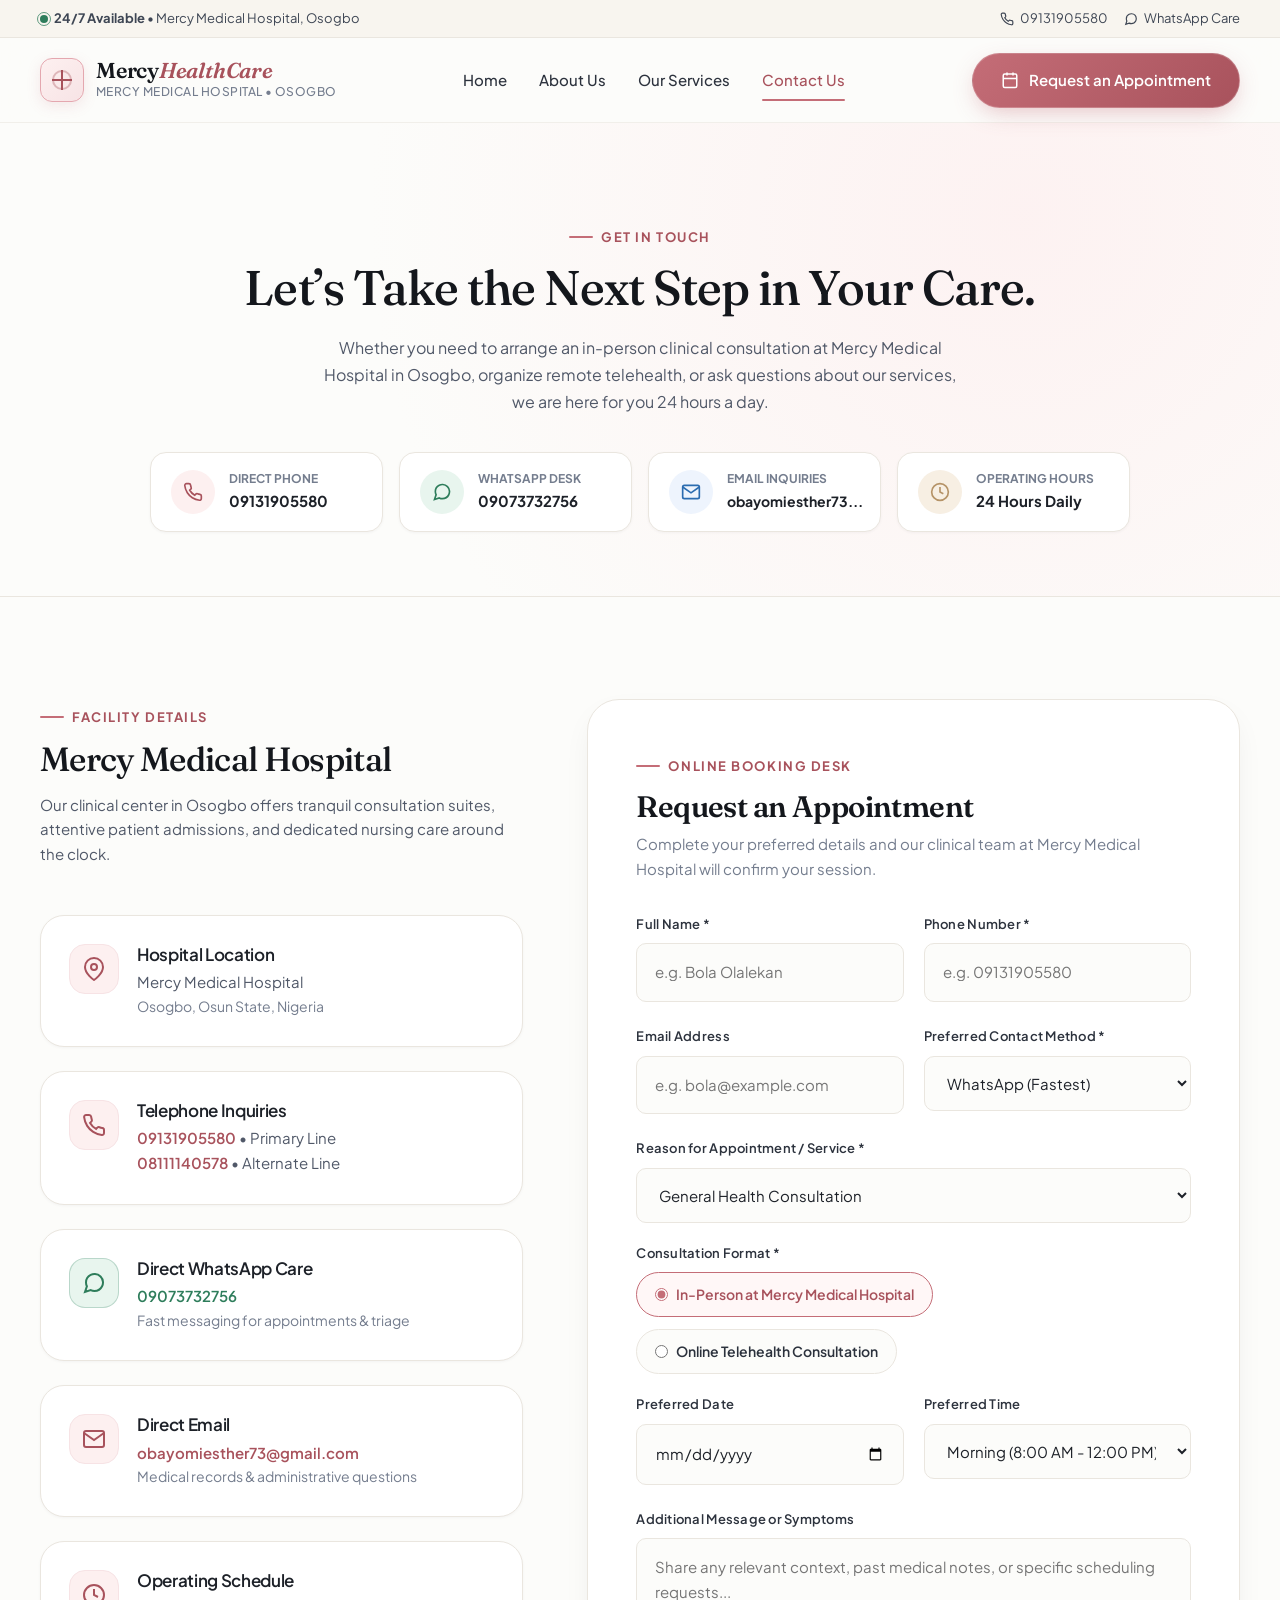
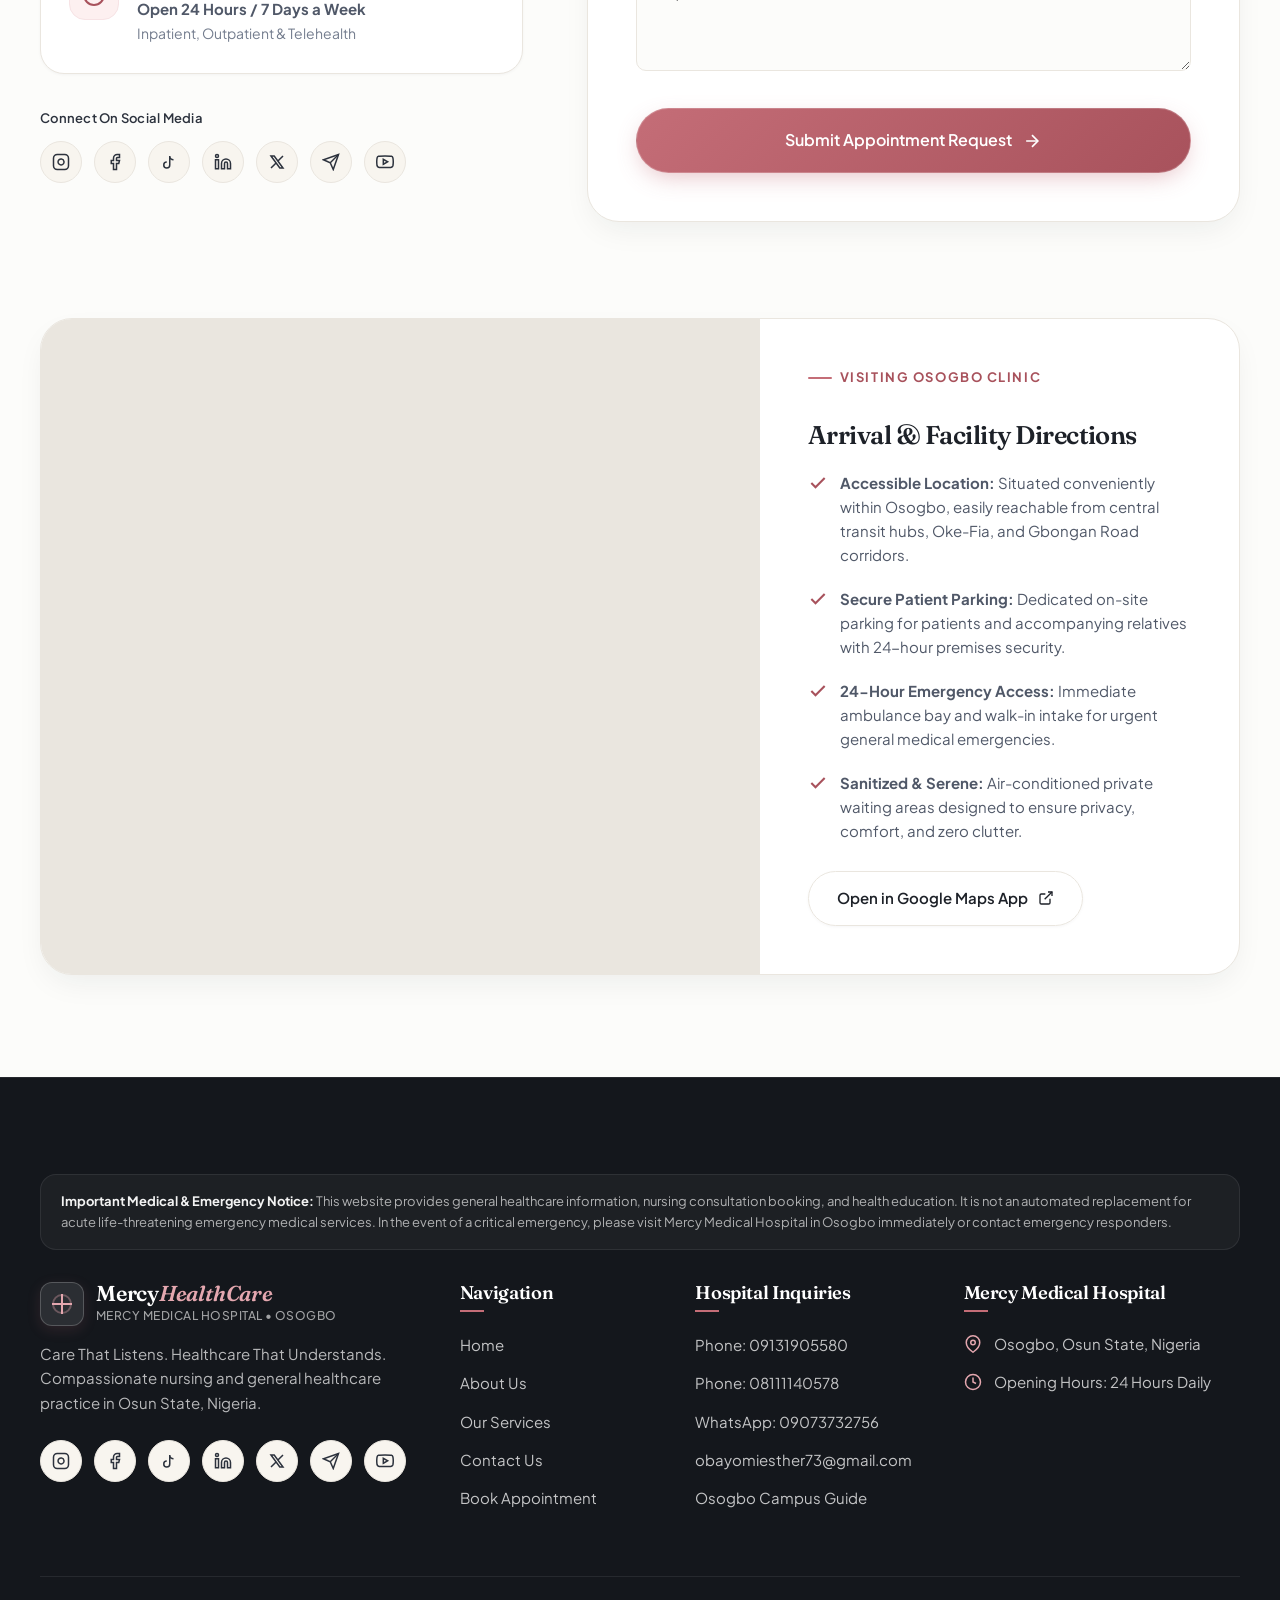
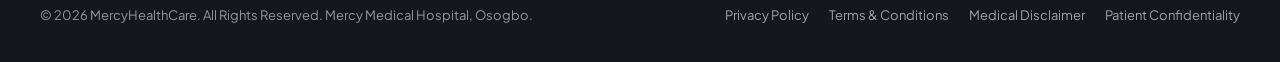
==== contact.html @ 569e0919 "Initial commit: MercyHealthCare premium 4-page website for Mercy Medical Hospital" ====
<!DOCTYPE html>
<html lang="en">
<head>
  <meta charset="UTF-8">
  <meta name="viewport" content="width=device-width, initial-scale=1.0">
  <title>Contact Us &bull; Book an Appointment | MercyHealthCare &bull; Osogbo</title>
  <meta name="description" content="Contact MercyHealthCare at Mercy Medical Hospital in Osogbo, Osun State, Nigeria. 24/7 Phone: 09131905580, WhatsApp: 09073732756, Email: obayomiesther73@gmail.com. Book in-person or online consultations.">
  <meta name="keywords" content="Contact MercyHealthCare, Mercy Medical Hospital Osogbo, Hospital Phone Osun State, Nurse Appointment Osogbo, WhatsApp Doctor Osun">

  <!-- Stylesheets -->
  <link rel="stylesheet" href="assets/css/main.css">
  <style>
    .page-hero-banner {
      background: radial-gradient(circle at 80% 20%, rgba(253, 240, 240, 0.85) 0%, rgba(252, 252, 250, 0.95) 60%, var(--color-canvas) 100%);
      padding: clamp(60px, 8vw, 96px) 0 clamp(40px, 6vw, 64px);
      border-bottom: 1px solid var(--color-border);
      text-align: center;
    }

    /* Fast Action Strip */
    .fast-action-strip {
      display: grid;
      grid-template-columns: repeat(auto-fit, minmax(220px, 1fr));
      gap: 16px;
      margin-top: 36px;
      max-width: 980px;
      margin-left: auto;
      margin-right: auto;
    }

    .fast-action-card {
      background: var(--color-surface);
      border: 1px solid var(--color-border);
      border-radius: var(--radius-md);
      padding: 16px 20px;
      display: flex;
      align-items: center;
      gap: 14px;
      box-shadow: var(--shadow-xs);
      transition: all var(--transition-fast);
      text-align: left;
    }

    .fast-action-card:hover {
      transform: translateY(-3px);
      border-color: var(--color-rose-300);
      box-shadow: var(--shadow-sm);
    }

    .fast-action-icon {
      width: 44px;
      height: 44px;
      border-radius: 50%;
      display: flex;
      align-items: center;
      justify-content: center;
      flex-shrink: 0;
    }

    .icon-green { background: #E8F5EE; color: #2E7D5B; }
    .icon-rose { background: var(--color-blush-100); color: var(--color-rose-600); }
    .icon-gold { background: var(--color-champagne-light); color: var(--color-champagne-deep); }
    .icon-blue { background: #EEF4FD; color: #2B6CB0; }

    /* Map & Campus Guide Container */
    .hospital-map-container {
      background: var(--color-surface);
      border: 1px solid var(--color-border);
      border-radius: var(--radius-xl);
      overflow: hidden;
      box-shadow: var(--shadow-md);
      margin-top: clamp(60px, 8vw, 96px);
    }

    .hospital-map-grid {
      display: grid;
      grid-template-columns: 1.2fr 0.8fr;
    }

    .map-embed-wrapper {
      position: relative;
      background: #EAE6DF;
      min-height: 420px;
      display: flex;
      align-items: center;
      justify-content: center;
    }

    .map-embed-wrapper iframe {
      width: 100%;
      height: 100%;
      min-height: 420px;
      border: 0;
    }

    .campus-guide-content {
      padding: clamp(32px, 4vw, 48px);
      display: flex;
      flex-direction: column;
      justify-content: center;
      gap: 20px;
    }

    .guide-bullet-item {
      display: flex;
      align-items: flex-start;
      gap: 12px;
      font-size: 0.9375rem;
      line-height: 1.6;
    }

    .guide-bullet-item svg {
      width: 20px;
      height: 20px;
      color: var(--color-rose-600);
      flex-shrink: 0;
      margin-top: 2px;
    }

    @media (max-width: 900px) {
      .hospital-map-grid {
        grid-template-columns: 1fr;
      }
      .map-embed-wrapper {
        min-height: 320px;
      }
    }
  </style>
</head>
<body>

  <!-- Top Announcement Bar -->
  <div class="top-bar">
    <div class="container top-bar-inner">
      <div class="top-bar-left">
        <div class="top-bar-item">
          <span class="status-dot-active"></span>
          <span><strong>24/7 Available</strong> &bull; Mercy Medical Hospital, Osogbo</span>
        </div>
      </div>
      <div class="top-bar-right">
        <a href="tel:09131905580" class="top-bar-item">
          <svg width="14" height="14" viewBox="0 0 24 24" fill="none" stroke="currentColor" stroke-width="2"><path d="M22 16.92v3a2 2 0 0 1-2.18 2 19.79 19.79 0 0 1-8.63-3.07 19.5 19.5 0 0 1-6-6 19.79 19.79 0 0 1-3.07-8.67A2 2 0 0 1 4.11 2h3a2 2 0 0 1 2 1.72 12.84 12.84 0 0 0 .7 2.81 2 2 0 0 1-.45 2.11L8.09 9.91a16 16 0 0 0 6 6l1.27-1.27a2 2 0 0 1 2.11-.45 12.84 12.84 0 0 0 2.81.7A2 2 0 0 1 22 16.92z"/></svg>
          <span>09131905580</span>
        </a>
        <a href="https://wa.me/2349073732756" target="_blank" rel="noopener" class="top-bar-item">
          <svg width="14" height="14" viewBox="0 0 24 24" fill="none" stroke="currentColor" stroke-width="2"><path d="M21 11.5a8.38 8.38 0 0 1-.9 3.8 8.5 8.5 0 0 1-7.6 4.7 8.38 8.38 0 0 1-3.8-.9L3 21l1.9-5.7a8.38 8.38 0 0 1-.9-3.8 8.5 8.5 0 0 1 4.7-7.6 8.38 8.38 0 0 1 3.8-.9h.5a8.48 8.48 0 0 1 8 8v.5z"/></svg>
          <span>WhatsApp Care</span>
        </a>
      </div>
    </div>
  </div>

  <!-- Sticky Modern Navigation Bar -->
  <header class="site-header">
    <div class="nav-container">
      <a href="index.html" class="brand-logo" aria-label="MercyHealthCare Home">
        <div class="brand-emblem">
          <svg viewBox="0 0 24 24" fill="none" stroke="currentColor" stroke-width="2">
            <path d="M12 2v20M2 12h20"/>
            <circle cx="12" cy="12" r="9" stroke-opacity="0.35"/>
          </svg>
        </div>
        <div class="brand-text">
          <span class="brand-name">Mercy<span>HealthCare</span></span>
          <span class="brand-subtitle">Mercy Medical Hospital &bull; Osogbo</span>
        </div>
      </a>

      <nav class="nav-links" aria-label="Primary Navigation">
        <a href="index.html" class="nav-link">Home</a>
        <a href="about.html" class="nav-link">About Us</a>
        <a href="services.html" class="nav-link">Our Services</a>
        <a href="contact.html" class="nav-link active">Contact Us</a>
      </nav>

      <div class="nav-cta">
        <button type="button" class="btn btn-primary open-appointment-modal">
          <svg width="18" height="18" viewBox="0 0 24 24" fill="none" stroke="currentColor" stroke-width="2"><rect x="3" y="4" width="18" height="18" rx="2" ry="2"/><line x1="16" y1="2" x2="16" y2="6"/><line x1="8" y1="2" x2="8" y2="6"/><line x1="3" y1="10" x2="21" y2="10"/></svg>
          <span>Request an Appointment</span>
        </button>
        <button class="mobile-nav-toggle" id="mobileNavToggle" aria-label="Toggle navigation menu">
          <span></span>
          <span></span>
          <span></span>
        </button>
      </div>
    </div>
  </header>

  <!-- Mobile Drawer -->
  <div class="mobile-drawer" id="mobileDrawer">
    <div class="mobile-drawer-content">
      <div class="mobile-drawer-links">
        <div style="margin-bottom: 24px;">
          <span class="text-eyebrow">MercyHealthCare</span>
          <p style="font-size: 0.875rem; color: var(--color-text-muted);">Mercy Medical Hospital, Osogbo, Osun State</p>
        </div>
        <a href="index.html" class="mobile-drawer-link">Home</a>
        <a href="about.html" class="mobile-drawer-link">About Us</a>
        <a href="services.html" class="mobile-drawer-link">Our Services</a>
        <a href="contact.html" class="mobile-drawer-link active">Contact Us</a>
      </div>
      <div class="mobile-drawer-footer">
        <button type="button" class="btn btn-primary open-appointment-modal" style="width: 100%;">
          Request an Appointment
        </button>
        <div style="font-size: 0.8125rem; color: var(--color-text-muted); text-align: center;">
          24/7 Phone: <a href="tel:09131905580" style="color: var(--color-rose-600); font-weight: 600;">09131905580</a>
        </div>
      </div>
    </div>
  </div>

  <main>
    <!-- ==========================================================================
         CONTACT PAGE HERO
         ========================================================================== -->
    <section class="page-hero-banner">
      <div class="container">
        <span class="text-eyebrow">GET IN TOUCH</span>
        <h1 class="section-title">Let’s Take the Next Step in Your Care.</h1>
        <p class="section-subtitle" style="margin: 0 auto;">
          Whether you need to arrange an in-person clinical consultation at Mercy Medical Hospital in Osogbo, organize remote telehealth, or ask questions about our services, we are here for you 24 hours a day.
        </p>

        <!-- Fast Contact Direct CTAs -->
        <div class="fast-action-strip">
          
          <a href="tel:09131905580" class="fast-action-card">
            <div class="fast-action-icon icon-rose">
              <svg width="20" height="20" viewBox="0 0 24 24" fill="none" stroke="currentColor" stroke-width="2"><path d="M22 16.92v3a2 2 0 0 1-2.18 2 19.79 19.79 0 0 1-8.63-3.07 19.5 19.5 0 0 1-6-6 19.79 19.79 0 0 1-3.07-8.67A2 2 0 0 1 4.11 2h3a2 2 0 0 1 2 1.72 12.84 12.84 0 0 0 .7 2.81 2 2 0 0 1-.45 2.11L8.09 9.91a16 16 0 0 0 6 6l1.27-1.27a2 2 0 0 1 2.11-.45 12.84 12.84 0 0 0 2.81.7A2 2 0 0 1 22 16.92z"/></svg>
            </div>
            <div>
              <span style="display: block; font-size: 0.75rem; text-transform: uppercase; color: var(--color-text-muted); font-weight: 700;">Direct Phone</span>
              <strong style="font-size: 0.9375rem; color: var(--color-charcoal-900);">09131905580</strong>
            </div>
          </a>

          <a href="https://wa.me/2349073732756" target="_blank" rel="noopener" class="fast-action-card">
            <div class="fast-action-icon icon-green">
              <svg width="20" height="20" viewBox="0 0 24 24" fill="none" stroke="currentColor" stroke-width="2"><path d="M21 11.5a8.38 8.38 0 0 1-.9 3.8 8.5 8.5 0 0 1-7.6 4.7 8.38 8.38 0 0 1-3.8-.9L3 21l1.9-5.7a8.38 8.38 0 0 1-.9-3.8 8.5 8.5 0 0 1 4.7-7.6 8.38 8.38 0 0 1 3.8-.9h.5a8.48 8.48 0 0 1 8 8v.5z"/></svg>
            </div>
            <div>
              <span style="display: block; font-size: 0.75rem; text-transform: uppercase; color: var(--color-text-muted); font-weight: 700;">WhatsApp Desk</span>
              <strong style="font-size: 0.9375rem; color: var(--color-charcoal-900);">09073732756</strong>
            </div>
          </a>

          <a href="mailto:obayomiesther73@gmail.com" class="fast-action-card">
            <div class="fast-action-icon icon-blue">
              <svg width="20" height="20" viewBox="0 0 24 24" fill="none" stroke="currentColor" stroke-width="2"><path d="M4 4h16c1.1 0 2 .9 2 2v12c0 1.1-.9 2-2 2H4c-1.1 0-2-.9-2-2V6c0-1.1.9-2 2-2z"/><polyline points="22,6 12,13 2,6"/></svg>
            </div>
            <div>
              <span style="display: block; font-size: 0.75rem; text-transform: uppercase; color: var(--color-text-muted); font-weight: 700;">Email Inquiries</span>
              <strong style="font-size: 0.875rem; color: var(--color-charcoal-900);">obayomiesther73...</strong>
            </div>
          </a>

          <div class="fast-action-card">
            <div class="fast-action-icon icon-gold">
              <svg width="20" height="20" viewBox="0 0 24 24" fill="none" stroke="currentColor" stroke-width="2"><circle cx="12" cy="12" r="10"/><polyline points="12 6 12 12 16 14"/></svg>
            </div>
            <div>
              <span style="display: block; font-size: 0.75rem; text-transform: uppercase; color: var(--color-text-muted); font-weight: 700;">Operating Hours</span>
              <strong style="font-size: 0.9375rem; color: var(--color-charcoal-900);">24 Hours Daily</strong>
            </div>
          </div>

        </div>
      </div>
    </section>

    <!-- ==========================================================================
         CONTACT CARDS & INTERACTIVE APPOINTMENT FORM
         ========================================================================== -->
    <section class="section-padding">
      <div class="container">
        <div class="contact-layout">
          
          <!-- Left: Information Cards & Hospital Identity -->
          <div class="contact-info-panel reveal-on-scroll">
            <div>
              <span class="text-eyebrow">FACILITY DETAILS</span>
              <h2 class="section-title" style="font-size: 2.1rem; margin-bottom: 14px;">Mercy Medical Hospital</h2>
              <p style="font-size: 0.9375rem; color: var(--color-text-body); line-height: 1.65; margin-bottom: 24px;">
                Our clinical center in Osogbo offers tranquil consultation suites, attentive patient admissions, and dedicated nursing care around the clock.
              </p>
            </div>

            <!-- Card: Location -->
            <div class="contact-card">
              <div class="contact-card-icon">
                <svg viewBox="0 0 24 24" fill="none" stroke="currentColor" stroke-width="2"><path d="M21 10c0 7-9 13-9 13s-9-6-9-13a9 9 0 0 1 18 0z"/><circle cx="12" cy="10" r="3"/></svg>
              </div>
              <div class="contact-card-info">
                <h4>Hospital Location</h4>
                <p>Mercy Medical Hospital</p>
                <p style="color: var(--color-text-muted); font-size: 0.875rem;">Osogbo, Osun State, Nigeria</p>
              </div>
            </div>

            <!-- Card: Phone Numbers -->
            <div class="contact-card">
              <div class="contact-card-icon">
                <svg viewBox="0 0 24 24" fill="none" stroke="currentColor" stroke-width="2"><path d="M22 16.92v3a2 2 0 0 1-2.18 2 19.79 19.79 0 0 1-8.63-3.07 19.5 19.5 0 0 1-6-6 19.79 19.79 0 0 1-3.07-8.67A2 2 0 0 1 4.11 2h3a2 2 0 0 1 2 1.72 12.84 12.84 0 0 0 .7 2.81 2 2 0 0 1-.45 2.11L8.09 9.91a16 16 0 0 0 6 6l1.27-1.27a2 2 0 0 1 2.11-.45 12.84 12.84 0 0 0 2.81.7A2 2 0 0 1 22 16.92z"/></svg>
              </div>
              <div class="contact-card-info">
                <h4>Telephone Inquiries</h4>
                <p><a href="tel:09131905580">09131905580</a> &bull; Primary Line</p>
                <p><a href="tel:08111140578">08111140578</a> &bull; Alternate Line</p>
              </div>
            </div>

            <!-- Card: WhatsApp -->
            <div class="contact-card">
              <div class="contact-card-icon" style="background: #E8F5EE; color: #2E7D5B; border-color: rgba(46,125,91,0.25);">
                <svg viewBox="0 0 24 24" fill="none" stroke="currentColor" stroke-width="2"><path d="M21 11.5a8.38 8.38 0 0 1-.9 3.8 8.5 8.5 0 0 1-7.6 4.7 8.38 8.38 0 0 1-3.8-.9L3 21l1.9-5.7a8.38 8.38 0 0 1-.9-3.8 8.5 8.5 0 0 1 4.7-7.6 8.38 8.38 0 0 1 3.8-.9h.5a8.48 8.48 0 0 1 8 8v.5z"/></svg>
              </div>
              <div class="contact-card-info">
                <h4>Direct WhatsApp Care</h4>
                <p><a href="https://wa.me/2349073732756" target="_blank" rel="noopener" style="color: #2E7D5B;">09073732756</a></p>
                <p style="color: var(--color-text-muted); font-size: 0.875rem;">Fast messaging for appointments &amp; triage</p>
              </div>
            </div>

            <!-- Card: Email -->
            <div class="contact-card">
              <div class="contact-card-icon">
                <svg viewBox="0 0 24 24" fill="none" stroke="currentColor" stroke-width="2"><path d="M4 4h16c1.1 0 2 .9 2 2v12c0 1.1-.9 2-2 2H4c-1.1 0-2-.9-2-2V6c0-1.1.9-2 2-2z"/><polyline points="22,6 12,13 2,6"/></svg>
              </div>
              <div class="contact-card-info">
                <h4>Direct Email</h4>
                <p><a href="mailto:obayomiesther73@gmail.com">obayomiesther73@gmail.com</a></p>
                <p style="color: var(--color-text-muted); font-size: 0.875rem;">Medical records &amp; administrative questions</p>
              </div>
            </div>

            <!-- Card: Hours -->
            <div class="contact-card">
              <div class="contact-card-icon">
                <svg viewBox="0 0 24 24" fill="none" stroke="currentColor" stroke-width="2"><circle cx="12" cy="12" r="10"/><polyline points="12 6 12 12 16 14"/></svg>
              </div>
              <div class="contact-card-info">
                <h4>Operating Schedule</h4>
                <p><strong>Open 24 Hours / 7 Days a Week</strong></p>
                <p style="color: var(--color-text-muted); font-size: 0.875rem;">Inpatient, Outpatient &amp; Telehealth</p>
              </div>
            </div>

            <!-- Social Media Hub -->
            <div style="margin-top: 10px;">
              <span class="form-label" style="margin-bottom: 12px;">Connect On Social Media</span>
              <div class="social-links-bar">
                <a href="https://instagram.com" target="_blank" rel="noopener" class="social-link-btn" aria-label="Instagram"><svg viewBox="0 0 24 24" fill="none" stroke="currentColor" stroke-width="2"><rect x="2" y="2" width="20" height="20" rx="5" ry="5"/><path d="M16 11.37A4 4 0 1 1 12.63 8 4 4 0 0 1 16 11.37z"/><line x1="17.5" y1="6.5" x2="17.51" y2="6.5"/></svg></a>
                <a href="https://facebook.com" target="_blank" rel="noopener" class="social-link-btn" aria-label="Facebook"><svg viewBox="0 0 24 24" fill="none" stroke="currentColor" stroke-width="2"><path d="M18 2h-3a5 5 0 0 0-5 5v3H7v4h3v8h4v-8h3l1-4h-4V7a1 1 0 0 1 1-1h3z"/></svg></a>
                <a href="https://tiktok.com" target="_blank" rel="noopener" class="social-link-btn" aria-label="TikTok"><svg viewBox="0 0 24 24" fill="none" stroke="currentColor" stroke-width="2"><path d="M9 12a4 4 0 1 0 4 4V4a5 5 0 0 0 5 5"/></svg></a>
                <a href="https://linkedin.com" target="_blank" rel="noopener" class="social-link-btn" aria-label="LinkedIn"><svg viewBox="0 0 24 24" fill="none" stroke="currentColor" stroke-width="2"><path d="M16 8a6 6 0 0 1 6 6v7h-4v-7a2 2 0 0 0-2-2 2 2 0 0 0-2 2v7h-4v-7a6 6 0 0 1 6-6z"/><rect x="2" y="9" width="4" height="12"/><circle cx="4" cy="4" r="2"/></svg></a>
                <a href="https://x.com" target="_blank" rel="noopener" class="social-link-btn" aria-label="X Twitter"><svg viewBox="0 0 24 24" fill="none" stroke="currentColor" stroke-width="2"><path d="M4 4l11.733 16h4.267l-11.733-16zM4 20l6.768-6.768M20 4l-6.768 6.768"/></svg></a>
                <a href="https://t.me" target="_blank" rel="noopener" class="social-link-btn" aria-label="Telegram"><svg viewBox="0 0 24 24" fill="none" stroke="currentColor" stroke-width="2"><line x1="22" y1="2" x2="11" y2="13"/><polygon points="22 2 15 22 11 13 2 9 22 2"/></svg></a>
                <a href="https://youtube.com" target="_blank" rel="noopener" class="social-link-btn" aria-label="YouTube"><svg viewBox="0 0 24 24" fill="none" stroke="currentColor" stroke-width="2"><path d="M22.54 6.42a2.78 2.78 0 0 0-1.94-2C18.88 4 12 4 12 4s-6.88 0-8.6.46a2.78 2.78 0 0 0-1.94 2A29 29 0 0 0 1 11.75a29 29 0 0 0 .46 5.33A2.78 2.78 0 0 0 3.4 19c1.72.46 8.6.46 8.6.46s6.88 0 8.6-.46a2.78 2.78 0 0 0 1.94-2 29 29 0 0 0 .46-5.25 29 29 0 0 0-.46-5.33z"/><polygon points="9.75 15.02 15.5 11.75 9.75 8.48 9.75 15.02"/></svg></a>
              </div>
            </div>
          </div>

          <!-- Right: Complete Dedicated Appointment Request Form -->
          <div class="contact-form-panel reveal-on-scroll">
            <span class="text-eyebrow">ONLINE BOOKING DESK</span>
            <h3 class="form-title">Request an Appointment</h3>
            <p class="form-subtitle">
              Complete your preferred details and our clinical team at Mercy Medical Hospital will confirm your session.
            </p>

            <form id="contactAppointmentForm">
              <div class="form-grid">
                
                <!-- Full Name -->
                <div class="form-floating-group">
                  <label class="form-label" for="cpFullName">Full Name *</label>
                  <input type="text" id="cpFullName" name="fullName" class="form-control" placeholder="e.g. Bola Olalekan" required>
                </div>

                <!-- Phone -->
                <div class="form-floating-group">
                  <label class="form-label" for="cpPhone">Phone Number *</label>
                  <input type="tel" id="cpPhone" name="phone" class="form-control" placeholder="e.g. 09131905580" required>
                </div>

                <!-- Email -->
                <div class="form-floating-group">
                  <label class="form-label" for="cpEmail">Email Address</label>
                  <input type="email" id="cpEmail" name="email" class="form-control" placeholder="e.g. bola@example.com">
                </div>

                <!-- Preferred Contact Method -->
                <div class="form-floating-group">
                  <label class="form-label" for="cpPreferredContact">Preferred Contact Method *</label>
                  <select id="cpPreferredContact" name="preferredContact" class="form-control">
                    <option value="WhatsApp">WhatsApp (Fastest)</option>
                    <option value="Phone Call">Direct Phone Call</option>
                    <option value="Email">Email Confirmation</option>
                  </select>
                </div>

                <!-- Reason / Service -->
                <div class="form-group-full">
                  <label class="form-label" for="cpReason">Reason for Appointment / Service *</label>
                  <select id="cpReason" name="reason" class="form-control">
                    <option value="General Health Consultation">General Health Consultation</option>
                    <option value="Preventive Healthcare">Preventive Healthcare</option>
                    <option value="Routine Health Screening">Routine Health Screening</option>
                    <option value="Vital Signs &amp; Health Monitoring">Vital Signs &amp; Health Monitoring</option>
                    <option value="Family Healthcare">Family Healthcare</option>
                    <option value="Women’s Health Support">Women’s Health Support</option>
                    <option value="Children’s Health Support">Children’s Health Support</option>
                    <option value="Elderly Care">Elderly Care</option>
                    <option value="Health Education &amp; Counseling">Health Education &amp; Counseling</option>
                    <option value="Wellness &amp; Lifestyle Guidance">Wellness &amp; Lifestyle Guidance</option>
                    <option value="Chronic Health Monitoring">Chronic Health Monitoring</option>
                    <option value="Telehealth Consultation">Telehealth Consultation</option>
                    <option value="Follow-Up &amp; Patient Support">Follow-Up &amp; Patient Support</option>
                    <option value="Basic Health Assessment">Basic Health Assessment</option>
                  </select>
                </div>

                <!-- Consultation Type -->
                <div class="form-group-full">
                  <label class="form-label">Consultation Format *</label>
                  <div class="radio-pill-group">
                    <label class="radio-pill-label">
                      <input type="radio" name="consultationType" value="In-Person (Mercy Medical Hospital, Osogbo)" checked>
                      <span>In-Person at Mercy Medical Hospital</span>
                    </label>
                    <label class="radio-pill-label">
                      <input type="radio" name="consultationType" value="Online Telehealth Consultation">
                      <span>Online Telehealth Consultation</span>
                    </label>
                  </div>
                </div>

                <!-- Date -->
                <div class="form-floating-group">
                  <label class="form-label" for="cpDate">Preferred Date</label>
                  <input type="date" id="cpDate" name="date" class="form-control">
                </div>

                <!-- Time -->
                <div class="form-floating-group">
                  <label class="form-label" for="cpTime">Preferred Time</label>
                  <select id="cpTime" name="time" class="form-control">
                    <option value="Morning (8:00 AM - 12:00 PM)">Morning (8:00 AM - 12:00 PM)</option>
                    <option value="Afternoon (12:00 PM - 4:00 PM)">Afternoon (12:00 PM - 4:00 PM)</option>
                    <option value="Evening (4:00 PM - 8:00 PM)">Evening (4:00 PM - 8:00 PM)</option>
                    <option value="24/7 Urgent Window">24/7 Urgent Window</option>
                  </select>
                </div>

                <!-- Message -->
                <div class="form-group-full">
                  <label class="form-label" for="cpMessage">Additional Message or Symptoms</label>
                  <textarea id="cpMessage" name="message" class="form-control" rows="4" placeholder="Share any relevant context, past medical notes, or specific scheduling requests..."></textarea>
                </div>

                <div class="form-group-full" style="margin-top: 10px;">
                  <button type="submit" class="btn btn-primary" style="width: 100%; padding: 18px; font-size: 1rem;">
                    <span>Submit Appointment Request</span>
                    <svg width="20" height="20" viewBox="0 0 24 24" fill="none" stroke="currentColor" stroke-width="2"><line x1="5" y1="12" x2="19" y2="12"/><polyline points="12 5 19 12 12 19"/></svg>
                  </button>
                </div>

              </div>
            </form>

            <div class="form-success-box" id="contactSuccessBox"></div>
          </div>

        </div>

        <!-- ==========================================================================
             GOOGLE MAPS / LOCATION & ARRIVAL GUIDE FOR OSOGBO
             ========================================================================== -->
        <div class="hospital-map-container reveal-on-scroll">
          <div class="hospital-map-grid">
            
            <!-- Map Embed -->
            <div class="map-embed-wrapper">
              <iframe 
                src="https://www.google.com/maps/embed?pb=!1m18!1m12!1m3!1d126438.28587123999!2d4.462725227749171!3d7.771343759901416!2m3!1f0!2f0!3f0!3m2!1i1024!2i768!4f13.1!3m3!1m2!1s0x103787fb9a0f443b%3A0xe54122d2ee5fc4b1!2sOsogbo%2C%20Osun!5e0!3m2!1sen!2sng!4v1711200000000!5m2!1sen!2sng"
                allowfullscreen="" 
                loading="lazy" 
                referrerpolicy="no-referrer-when-downgrade"
                title="Mercy Medical Hospital Osogbo Osun State Location Map">
              </iframe>
            </div>

            <!-- Campus & Visitor Guide -->
            <div class="campus-guide-content">
              <span class="text-eyebrow">VISITING OSOGBO CLINIC</span>
              <h3 style="font-family: var(--font-serif); font-size: 1.6rem; color: var(--color-charcoal-900);">
                Arrival &amp; Facility Directions
              </h3>
              
              <div class="guide-bullet-item">
                <svg viewBox="0 0 24 24" fill="none" stroke="currentColor" stroke-width="2.5"><polyline points="20 6 9 17 4 12"/></svg>
                <div>
                  <strong>Accessible Location:</strong> Situated conveniently within Osogbo, easily reachable from central transit hubs, Oke-Fia, and Gbongan Road corridors.
                </div>
              </div>

              <div class="guide-bullet-item">
                <svg viewBox="0 0 24 24" fill="none" stroke="currentColor" stroke-width="2.5"><polyline points="20 6 9 17 4 12"/></svg>
                <div>
                  <strong>Secure Patient Parking:</strong> Dedicated on-site parking for patients and accompanying relatives with 24-hour premises security.
                </div>
              </div>

              <div class="guide-bullet-item">
                <svg viewBox="0 0 24 24" fill="none" stroke="currentColor" stroke-width="2.5"><polyline points="20 6 9 17 4 12"/></svg>
                <div>
                  <strong>24-Hour Emergency Access:</strong> Immediate ambulance bay and walk-in intake for urgent general medical emergencies.
                </div>
              </div>

              <div class="guide-bullet-item">
                <svg viewBox="0 0 24 24" fill="none" stroke="currentColor" stroke-width="2.5"><polyline points="20 6 9 17 4 12"/></svg>
                <div>
                  <strong>Sanitized &amp; Serene:</strong> Air-conditioned private waiting areas designed to ensure privacy, comfort, and zero clutter.
                </div>
              </div>

              <div style="margin-top: 8px;">
                <a href="https://maps.google.com/?q=Osogbo,Osun+State,Nigeria" target="_blank" rel="noopener" class="btn btn-secondary">
                  <span>Open in Google Maps App</span>
                  <svg width="16" height="16" viewBox="0 0 24 24" fill="none" stroke="currentColor" stroke-width="2"><path d="M18 13v6a2 2 0 0 1-2 2H5a2 2 0 0 1-2-2V8a2 2 0 0 1 2-2h6"/><polyline points="15 3 21 3 21 9"/><line x1="10" y1="14" x2="21" y2="3"/></svg>
                </a>
              </div>
            </div>

          </div>
        </div>

      </div>
    </section>
  </main>

  <!-- Global Modal for Header Buttons -->
  <div class="appointment-modal-backdrop" id="appointmentModal" role="dialog" aria-modal="true">
    <div class="appointment-modal-window">
      <button class="modal-close-btn" id="closeModalBtn" aria-label="Close modal">
        <svg width="18" height="18" viewBox="0 0 24 24" fill="none" stroke="currentColor" stroke-width="2"><line x1="18" y1="6" x2="6" y2="18"/><line x1="6" y1="6" x2="18" y2="18"/></svg>
      </button>

      <div style="margin-bottom: 24px;">
        <span class="text-eyebrow">MERCY MEDICAL HOSPITAL &bull; OSOGBO</span>
        <h3 class="form-title">Request an Appointment</h3>
        <p class="form-subtitle">Fill out the details below to schedule your consultation.</p>
      </div>

      <form id="appointmentModalForm">
        <div class="form-grid">
          <div class="form-floating-group">
            <label class="form-label" for="mFullName">Full Name *</label>
            <input type="text" id="mFullName" name="fullName" class="form-control" required placeholder="Your full name">
          </div>
          <div class="form-floating-group">
            <label class="form-label" for="mPhone">Phone Number *</label>
            <input type="tel" id="mPhone" name="phone" class="form-control" required placeholder="e.g. 09131905580">
          </div>
          <div class="form-floating-group">
            <label class="form-label" for="mEmail">Email Address</label>
            <input type="email" id="mEmail" name="email" class="form-control" placeholder="name@example.com">
          </div>
          <div class="form-floating-group">
            <label class="form-label" for="modalServiceSelect">Service</label>
            <select id="modalServiceSelect" name="reason" class="form-control">
              <option value="General Health Consultation">General Health Consultation</option>
              <option value="Preventive Healthcare">Preventive Healthcare</option>
              <option value="Routine Health Screening">Routine Health Screening</option>
              <option value="Vital Signs &amp; Health Monitoring">Vital Signs &amp; Health Monitoring</option>
              <option value="Family Healthcare">Family Healthcare</option>
              <option value="Telehealth Consultation">Telehealth Consultation</option>
            </select>
          </div>
          <div class="form-group-full">
            <label class="form-label">Consultation Format *</label>
            <div class="radio-pill-group">
              <label class="radio-pill-label">
                <input type="radio" name="consultationType" value="In-Person (Mercy Medical Hospital, Osogbo)" checked>
                <span>In-Person at Hospital</span>
              </label>
              <label class="radio-pill-label">
                <input type="radio" name="consultationType" value="Online Telehealth Consultation">
                <span>Online / Telehealth</span>
              </label>
            </div>
          </div>
          <div class="form-floating-group">
            <label class="form-label" for="mDate">Preferred Date</label>
            <input type="date" id="mDate" name="date" class="form-control">
          </div>
          <div class="form-floating-group">
            <label class="form-label" for="mTime">Preferred Time</label>
            <select id="mTime" name="time" class="form-control">
              <option value="Morning (8:00 AM - 12:00 PM)">Morning</option>
              <option value="Afternoon (12:00 PM - 4:00 PM)">Afternoon</option>
              <option value="Evening (4:00 PM - 8:00 PM)">Evening</option>
            </select>
          </div>
          <div class="form-group-full">
            <label class="form-label" for="mMessage">Notes or Symptoms</label>
            <textarea id="mMessage" name="message" class="form-control" rows="3" placeholder="Brief description of your health inquiry..."></textarea>
          </div>
          <div class="form-group-full" style="margin-top: 10px;">
            <button type="submit" class="btn btn-primary" style="width: 100%; padding: 16px;">
              <span>Submit Appointment Request</span>
            </button>
          </div>
        </div>
      </form>

      <div class="form-success-box" id="modalSuccessBox"></div>
    </div>
  </div>

  <!-- Global Footer -->
  <footer class="site-footer">
    <div class="container">
      <div class="footer-legal-notice">
        <strong>Important Medical &amp; Emergency Notice:</strong> This website provides general healthcare information, nursing consultation booking, and health education. It is not an automated replacement for acute life-threatening emergency medical services. In the event of a critical emergency, please visit Mercy Medical Hospital in Osogbo immediately or contact emergency responders.
      </div>
      <div class="footer-grid">
        <div class="footer-brand">
          <div class="brand-logo" style="color: #FFFFFF;">
            <div class="brand-emblem" style="background: rgba(255,255,255,0.1); border-color: rgba(255,255,255,0.2); color: var(--color-rose-300);">
              <svg viewBox="0 0 24 24" fill="none" stroke="currentColor" stroke-width="2"><path d="M12 2v20M2 12h20"/><circle cx="12" cy="12" r="9" stroke-opacity="0.35"/></svg>
            </div>
            <div class="brand-text">
              <span class="brand-name" style="color: #FFFFFF;">Mercy<span style="color: var(--color-rose-300);">HealthCare</span></span>
              <span class="brand-subtitle" style="color: rgba(255,255,255,0.6);">Mercy Medical Hospital &bull; Osogbo</span>
            </div>
          </div>
          <p>Care That Listens. Healthcare That Understands. Compassionate nursing and general healthcare practice in Osun State, Nigeria.</p>
          <div class="social-links-bar">
            <a href="https://instagram.com" target="_blank" rel="noopener" class="social-link-btn" aria-label="Instagram"><svg viewBox="0 0 24 24" fill="none" stroke="currentColor" stroke-width="2"><rect x="2" y="2" width="20" height="20" rx="5" ry="5"/><path d="M16 11.37A4 4 0 1 1 12.63 8 4 4 0 0 1 16 11.37z"/><line x1="17.5" y1="6.5" x2="17.51" y2="6.5"/></svg></a>
            <a href="https://facebook.com" target="_blank" rel="noopener" class="social-link-btn" aria-label="Facebook"><svg viewBox="0 0 24 24" fill="none" stroke="currentColor" stroke-width="2"><path d="M18 2h-3a5 5 0 0 0-5 5v3H7v4h3v8h4v-8h3l1-4h-4V7a1 1 0 0 1 1-1h3z"/></svg></a>
            <a href="https://tiktok.com" target="_blank" rel="noopener" class="social-link-btn" aria-label="TikTok"><svg viewBox="0 0 24 24" fill="none" stroke="currentColor" stroke-width="2"><path d="M9 12a4 4 0 1 0 4 4V4a5 5 0 0 0 5 5"/></svg></a>
            <a href="https://linkedin.com" target="_blank" rel="noopener" class="social-link-btn" aria-label="LinkedIn"><svg viewBox="0 0 24 24" fill="none" stroke="currentColor" stroke-width="2"><path d="M16 8a6 6 0 0 1 6 6v7h-4v-7a2 2 0 0 0-2-2 2 2 0 0 0-2 2v7h-4v-7a6 6 0 0 1 6-6z"/><rect x="2" y="9" width="4" height="12"/><circle cx="4" cy="4" r="2"/></svg></a>
            <a href="https://x.com" target="_blank" rel="noopener" class="social-link-btn" aria-label="X Twitter"><svg viewBox="0 0 24 24" fill="none" stroke="currentColor" stroke-width="2"><path d="M4 4l11.733 16h4.267l-11.733-16zM4 20l6.768-6.768M20 4l-6.768 6.768"/></svg></a>
            <a href="https://t.me" target="_blank" rel="noopener" class="social-link-btn" aria-label="Telegram"><svg viewBox="0 0 24 24" fill="none" stroke="currentColor" stroke-width="2"><line x1="22" y1="2" x2="11" y2="13"/><polygon points="22 2 15 22 11 13 2 9 22 2"/></svg></a>
            <a href="https://youtube.com" target="_blank" rel="noopener" class="social-link-btn" aria-label="YouTube"><svg viewBox="0 0 24 24" fill="none" stroke="currentColor" stroke-width="2"><path d="M22.54 6.42a2.78 2.78 0 0 0-1.94-2C18.88 4 12 4 12 4s-6.88 0-8.6.46a2.78 2.78 0 0 0-1.94 2A29 29 0 0 0 1 11.75a29 29 0 0 0 .46 5.33A2.78 2.78 0 0 0 3.4 19c1.72.46 8.6.46 8.6.46s6.88 0 8.6-.46a2.78 2.78 0 0 0 1.94-2 29 29 0 0 0 .46-5.25 29 29 0 0 0-.46-5.33z"/><polygon points="9.75 15.02 15.5 11.75 9.75 8.48 9.75 15.02"/></svg></a>
          </div>
        </div>

        <div class="footer-col">
          <h4>Navigation</h4>
          <ul class="footer-links">
            <li><a href="index.html">Home</a></li>
            <li><a href="about.html">About Us</a></li>
            <li><a href="services.html">Our Services</a></li>
            <li><a href="contact.html">Contact Us</a></li>
            <li><a href="#" class="open-appointment-modal">Book Appointment</a></li>
          </ul>
        </div>

        <div class="footer-col">
          <h4>Hospital Inquiries</h4>
          <ul class="footer-links">
            <li><a href="tel:09131905580">Phone: 09131905580</a></li>
            <li><a href="tel:08111140578">Phone: 08111140578</a></li>
            <li><a href="https://wa.me/2349073732756">WhatsApp: 09073732756</a></li>
            <li><a href="mailto:obayomiesther73@gmail.com">obayomiesther73@gmail.com</a></li>
            <li><a href="contact.html">Osogbo Campus Guide</a></li>
          </ul>
        </div>

        <div class="footer-col">
          <h4>Mercy Medical Hospital</h4>
          <div class="footer-contact-item">
            <svg viewBox="0 0 24 24" fill="none" stroke="currentColor" stroke-width="2"><path d="M21 10c0 7-9 13-9 13s-9-6-9-13a9 9 0 0 1 18 0z"/><circle cx="12" cy="10" r="3"/></svg>
            <span>Osogbo, Osun State, Nigeria</span>
          </div>
          <div class="footer-contact-item">
            <svg viewBox="0 0 24 24" fill="none" stroke="currentColor" stroke-width="2"><circle cx="12" cy="12" r="10"/><polyline points="12 6 12 12 16 14"/></svg>
            <span>Opening Hours: 24 Hours Daily</span>
          </div>
        </div>
      </div>
      <div class="footer-bottom">
        <div>&copy; 2026 MercyHealthCare. All Rights Reserved. Mercy Medical Hospital, Osogbo.</div>
        <div class="footer-bottom-links">
          <a href="#">Privacy Policy</a>
          <a href="#">Terms &amp; Conditions</a>
          <a href="#">Medical Disclaimer</a>
          <a href="#">Patient Confidentiality</a>
        </div>
      </div>
    </div>
  </footer>

  <script src="assets/js/main.js"></script>
</body>
</html>
---- assets/css/main.css ----
/* ==========================================================================
   MercyHealthCare - Design System & Global Stylesheet
   Facility: Mercy Medical Hospital, Osogbo, Osun State, Nigeria
   Brand Aesthetic: Premium Medical + Warm Human Care + Modern Minimalism
   ========================================================================== */

@import url('https://fonts.googleapis.com/css2?family=Fraunces:ital,opsz,wght@0,9..144,300..800;1,9..144,300..700&family=Plus+Jakarta+Sans:ital,wght@0,300;0,400;0,500;0,600;0,700;0,800;1,400;1,600&display=swap');

/* --- CSS Variables & Design Tokens --- */
:root {
  /* Foundations */
  --color-canvas: #FCFCFA;
  --color-surface: #FFFFFF;
  --color-surface-ivory: #F8F5EF;
  --color-surface-soft: #F4EFEB;
  --color-surface-elevated: #FFFFFF;

  /* Refined Blush & Muted Rose System */
  --color-blush-50: #FFF7F7;
  --color-blush-100: #FDF0F0;
  --color-blush-200: #F7E3E5;
  --color-rose-300: #E4A7AF;
  --color-rose-400: #D68993;
  --color-rose-500: #C46D77; /* primary brand accent */
  --color-rose-600: #A8525C;
  --color-rose-700: #883B44;

  /* Champagne / Rose-Gold Refined Accents */
  --color-champagne-light: #F7EFE3;
  --color-champagne: #D8B78C;
  --color-champagne-deep: #B59367;

  /* Typography & Neutral Palette */
  --color-charcoal-950: #14171C;
  --color-charcoal-900: #1D2128;
  --color-charcoal-800: #2C323D;
  --color-charcoal-700: #3E4654;
  --color-text-body: #505868;
  --color-text-muted: #747D8E;
  --color-border: #EAE6DF;
  --color-border-subtle: #F2EFE9;
  --color-border-hover: #D8CFC4;

  /* Feedback */
  --color-success: #2E7D5B;
  --color-success-bg: #E8F5EE;
  --color-emergency: #C83232;
  --color-emergency-bg: #FDF2F2;

  /* Typography Families */
  --font-serif: 'Fraunces', Georgia, serif;
  --font-sans: 'Plus Jakarta Sans', -apple-system, BlinkMacSystemFont, 'Segoe UI', Roboto, sans-serif;

  /* Shadows */
  --shadow-xs: 0 1px 3px rgba(29, 33, 40, 0.04);
  --shadow-sm: 0 4px 12px rgba(29, 33, 40, 0.05);
  --shadow-md: 0 12px 32px -8px rgba(29, 33, 40, 0.08);
  --shadow-lg: 0 24px 56px -16px rgba(168, 82, 92, 0.12);
  --shadow-glow: 0 0 35px rgba(196, 109, 119, 0.22);
  --shadow-gold: 0 8px 24px -4px rgba(216, 183, 140, 0.25);

  /* Layout & Transitions */
  --container-max: 1280px;
  --header-height: 84px;
  --radius-xs: 6px;
  --radius-sm: 10px;
  --radius-md: 16px;
  --radius-lg: 24px;
  --radius-xl: 32px;
  --radius-full: 9999px;
  --transition-fast: 0.2s cubic-bezier(0.16, 1, 0.3, 1);
  --transition-smooth: 0.4s cubic-bezier(0.16, 1, 0.3, 1);
  --transition-slow: 0.7s cubic-bezier(0.16, 1, 0.3, 1);
}

/* --- Base Reset --- */
*, *::before, *::after {
  box-sizing: border-box;
  margin: 0;
  padding: 0;
}

html {
  font-size: 16px;
  scroll-behavior: smooth;
  background-color: var(--color-canvas);
  color: var(--color-text-body);
  font-family: var(--font-sans);
  -webkit-font-smoothing: antialiased;
  -moz-osx-font-smoothing: grayscale;
}

body {
  min-height: 100vh;
  line-height: 1.65;
  background: var(--color-canvas);
  overflow-x: hidden;
}

img, picture, svg, video {
  display: block;
  max-width: 100%;
}

input, button, textarea, select {
  font: inherit;
  color: inherit;
}

button {
  background: none;
  border: none;
  cursor: pointer;
}

a {
  color: inherit;
  text-decoration: none;
  transition: color var(--transition-fast);
}

ul, ol {
  list-style: none;
}

/* --- Typography Scale & Hierarchy --- */
h1, h2, h3, h4, h5, h6 {
  color: var(--color-charcoal-900);
  font-weight: 600;
  line-height: 1.2;
  letter-spacing: -0.02em;
}

.font-editorial {
  font-family: var(--font-serif);
  font-weight: 400;
  letter-spacing: -0.015em;
}

.text-eyebrow {
  display: inline-flex;
  align-items: center;
  gap: 8px;
  font-size: 0.8125rem;
  font-weight: 700;
  letter-spacing: 0.12em;
  text-transform: uppercase;
  color: var(--color-rose-600);
  margin-bottom: 12px;
}

.text-eyebrow::before {
  content: '';
  display: inline-block;
  width: 24px;
  height: 2px;
  background: var(--color-rose-500);
  border-radius: var(--radius-full);
}

.section-title {
  font-family: var(--font-serif);
  font-size: clamp(2rem, 3.8vw, 3.25rem);
  font-weight: 500;
  line-height: 1.15;
  color: var(--color-charcoal-950);
  margin-bottom: 18px;
}

.section-subtitle {
  font-size: clamp(1rem, 1.25vw, 1.1875rem);
  color: var(--color-text-body);
  max-width: 640px;
  line-height: 1.7;
}

/* --- Layout Containers --- */
.container {
  width: 100%;
  max-width: var(--container-max);
  margin-left: auto;
  margin-right: auto;
  padding-left: clamp(20px, 4vw, 40px);
  padding-right: clamp(20px, 4vw, 40px);
}

.section-padding {
  padding-top: clamp(64px, 8vw, 110px);
  padding-bottom: clamp(64px, 8vw, 110px);
}

.section-header {
  margin-bottom: clamp(40px, 5vw, 64px);
}

.section-header.text-center {
  text-align: center;
}

.section-header.text-center .text-eyebrow {
  justify-content: center;
}

.section-header.text-center .section-subtitle {
  margin-left: auto;
  margin-right: auto;
}

/* --- UI Buttons & Actions --- */
.btn {
  display: inline-flex;
  align-items: center;
  justify-content: center;
  gap: 10px;
  padding: 14px 28px;
  font-size: 0.9375rem;
  font-weight: 600;
  border-radius: var(--radius-full);
  transition: all var(--transition-smooth);
  position: relative;
  overflow: hidden;
  white-space: nowrap;
}

.btn-primary {
  background: linear-gradient(135deg, var(--color-rose-500) 0%, var(--color-rose-600) 100%);
  color: #FFFFFF;
  box-shadow: 0 8px 24px -6px rgba(196, 109, 119, 0.45);
  border: 1px solid rgba(255, 255, 255, 0.2);
}

.btn-primary:hover {
  transform: translateY(-2px);
  box-shadow: 0 12px 30px -6px rgba(196, 109, 119, 0.6);
  background: linear-gradient(135deg, var(--color-rose-600) 0%, var(--color-rose-700) 100%);
  color: #FFFFFF;
}

.btn-secondary {
  background: rgba(255, 255, 255, 0.85);
  color: var(--color-charcoal-900);
  border: 1px solid var(--color-border);
  backdrop-filter: blur(10px);
  box-shadow: var(--shadow-xs);
}

.btn-secondary:hover {
  background: var(--color-surface);
  border-color: var(--color-rose-300);
  color: var(--color-rose-600);
  transform: translateY(-2px);
  box-shadow: var(--shadow-sm);
}

.btn-outline-gold {
  background: transparent;
  color: var(--color-charcoal-900);
  border: 1.5px solid var(--color-champagne);
}

.btn-outline-gold:hover {
  background: var(--color-champagne-light);
  border-color: var(--color-champagne-deep);
  transform: translateY(-2px);
}

.btn-text {
  padding: 0;
  font-weight: 600;
  color: var(--color-rose-600);
  display: inline-flex;
  align-items: center;
  gap: 8px;
  position: relative;
}

.btn-text::after {
  content: '';
  position: absolute;
  bottom: -2px;
  left: 0;
  width: 0;
  height: 1.5px;
  background: var(--color-rose-500);
  transition: width var(--transition-fast);
}

.btn-text:hover::after {
  width: 100%;
}

.btn-text svg {
  transition: transform var(--transition-fast);
}

.btn-text:hover svg {
  transform: translateX(4px);
}

/* --- Badges & Pills --- */
.pill-tag {
  display: inline-flex;
  align-items: center;
  gap: 6px;
  padding: 6px 14px;
  font-size: 0.8125rem;
  font-weight: 600;
  border-radius: var(--radius-full);
  background: var(--color-blush-100);
  color: var(--color-rose-600);
  border: 1px solid var(--color-blush-200);
}

.pill-tag-gold {
  background: var(--color-champagne-light);
  color: var(--color-champagne-deep);
  border: 1px solid rgba(216, 183, 140, 0.4);
}

/* --- Top Announcement Bar (Emergency / 24h Advisory) --- */
.top-bar {
  background: var(--color-surface-ivory);
  border-bottom: 1px solid var(--color-border);
  padding: 8px 0;
  font-size: 0.8125rem;
  color: var(--color-charcoal-700);
}

.top-bar-inner {
  display: flex;
  align-items: center;
  justify-content: space-between;
  flex-wrap: wrap;
  gap: 12px;
}

.top-bar-left {
  display: flex;
  align-items: center;
  gap: 16px;
}

.top-bar-item {
  display: inline-flex;
  align-items: center;
  gap: 6px;
}

.status-dot-active {
  width: 8px;
  height: 8px;
  background-color: var(--color-success);
  border-radius: 50%;
  position: relative;
}

.status-dot-active::after {
  content: '';
  position: absolute;
  inset: -3px;
  border-radius: 50%;
  border: 1.5px solid var(--color-success);
  opacity: 0.75;
  animation: pulsePing 2s infinite;
}

@keyframes pulsePing {
  0% { transform: scale(0.9); opacity: 1; }
  100% { transform: scale(1.9); opacity: 0; }
}

.top-bar-right {
  display: flex;
  align-items: center;
  gap: 16px;
}

.top-bar-right a:hover {
  color: var(--color-rose-600);
}

/* --- Sticky Modern Navigation Bar --- */
.site-header {
  position: sticky;
  top: 0;
  left: 0;
  width: 100%;
  z-index: 1000;
  background: rgba(252, 252, 250, 0.85);
  backdrop-filter: blur(18px);
  -webkit-backdrop-filter: blur(18px);
  border-bottom: 1px solid rgba(234, 230, 223, 0.6);
  transition: all var(--transition-smooth);
}

.site-header.scrolled {
  background: rgba(255, 255, 255, 0.94);
  box-shadow: 0 10px 30px -10px rgba(29, 33, 40, 0.07);
  border-bottom-color: var(--color-border);
}

.nav-container {
  display: flex;
  align-items: center;
  justify-content: space-between;
  height: var(--header-height);
  padding-left: clamp(20px, 4vw, 40px);
  padding-right: clamp(20px, 4vw, 40px);
  max-width: var(--container-max);
  margin: 0 auto;
}

/* Brand Logo */
.brand-logo {
  display: flex;
  align-items: center;
  gap: 12px;
  color: var(--color-charcoal-900);
  text-decoration: none;
}

.brand-emblem {
  width: 44px;
  height: 44px;
  border-radius: 12px;
  background: linear-gradient(135deg, var(--color-blush-100) 0%, var(--color-blush-200) 100%);
  border: 1px solid var(--color-rose-300);
  display: flex;
  align-items: center;
  justify-content: center;
  color: var(--color-rose-600);
  box-shadow: 0 4px 14px rgba(196, 109, 119, 0.15);
  transition: transform var(--transition-fast);
}

.brand-logo:hover .brand-emblem {
  transform: scale(1.05);
}

.brand-emblem svg {
  width: 24px;
  height: 24px;
}

.brand-text {
  display: flex;
  flex-direction: column;
}

.brand-name {
  font-family: var(--font-serif);
  font-size: 1.35rem;
  font-weight: 600;
  letter-spacing: -0.01em;
  color: var(--color-charcoal-950);
  line-height: 1.1;
}

.brand-name span {
  color: var(--color-rose-600);
  font-style: italic;
}

.brand-subtitle {
  font-size: 0.75rem;
  color: var(--color-text-muted);
  font-weight: 500;
  letter-spacing: 0.04em;
  text-transform: uppercase;
}

/* Desktop Navigation Menu */
.nav-links {
  display: flex;
  align-items: center;
  gap: 32px;
}

.nav-link {
  font-size: 0.9375rem;
  font-weight: 500;
  color: var(--color-charcoal-800);
  padding: 8px 0;
  position: relative;
  transition: color var(--transition-fast);
}

.nav-link::after {
  content: '';
  position: absolute;
  bottom: 0;
  left: 0;
  width: 0;
  height: 2px;
  background: var(--color-rose-500);
  border-radius: var(--radius-full);
  transition: width var(--transition-fast);
}

.nav-link:hover,
.nav-link.active {
  color: var(--color-rose-600);
}

.nav-link.active::after {
  width: 100%;
}

.nav-cta {
  display: flex;
  align-items: center;
  gap: 16px;
}

/* Mobile Hamburger Toggle */
.mobile-nav-toggle {
  display: none;
  flex-direction: column;
  justify-content: center;
  gap: 5px;
  width: 40px;
  height: 40px;
  padding: 8px;
  border-radius: var(--radius-sm);
  background: var(--color-surface-ivory);
  border: 1px solid var(--color-border);
  z-index: 1002;
}

.mobile-nav-toggle span {
  display: block;
  width: 100%;
  height: 2px;
  background-color: var(--color-charcoal-900);
  border-radius: 2px;
  transition: all var(--transition-fast);
}

.mobile-nav-toggle.is-active span:nth-child(1) {
  transform: translateY(7px) rotate(45deg);
}

.mobile-nav-toggle.is-active span:nth-child(2) {
  opacity: 0;
}

.mobile-nav-toggle.is-active span:nth-child(3) {
  transform: translateY(-7px) rotate(-45deg);
}

/* Mobile Drawer Overlay */
.mobile-drawer {
  position: fixed;
  inset: 0;
  background: rgba(20, 23, 28, 0.45);
  backdrop-filter: blur(8px);
  z-index: 1001;
  opacity: 0;
  visibility: hidden;
  transition: all var(--transition-smooth);
}

.mobile-drawer.is-open {
  opacity: 1;
  visibility: visible;
}

.mobile-drawer-content {
  position: absolute;
  top: 0;
  right: 0;
  width: 85%;
  max-width: 380px;
  height: 100%;
  background: var(--color-surface);
  box-shadow: -10px 0 40px rgba(0, 0, 0, 0.15);
  padding: 96px 32px 40px;
  display: flex;
  flex-direction: column;
  justify-content: space-between;
  transform: translateX(100%);
  transition: transform var(--transition-smooth);
  overflow-y: auto;
}

.mobile-drawer.is-open .mobile-drawer-content {
  transform: translateX(0);
}

.mobile-drawer-links {
  display: flex;
  flex-direction: column;
  gap: 20px;
}

.mobile-drawer-link {
  font-family: var(--font-serif);
  font-size: 1.45rem;
  color: var(--color-charcoal-900);
  font-weight: 500;
  padding-bottom: 8px;
  border-bottom: 1px solid var(--color-border-subtle);
}

.mobile-drawer-link.active {
  color: var(--color-rose-600);
}

.mobile-drawer-footer {
  display: flex;
  flex-direction: column;
  gap: 16px;
  margin-top: 32px;
}

/* --- Trust Strip (Animated Metrics) --- */
.trust-strip {
  background: var(--color-surface);
  border-top: 1px solid var(--color-border);
  border-bottom: 1px solid var(--color-border);
  padding: 32px 0;
  position: relative;
  z-index: 10;
  box-shadow: var(--shadow-xs);
}

.trust-strip-grid {
  display: grid;
  grid-template-columns: repeat(4, 1fr);
  gap: 24px;
}

.trust-item {
  display: flex;
  align-items: center;
  gap: 18px;
  padding: 8px 16px;
  border-right: 1px solid var(--color-border-subtle);
}

.trust-item:last-child {
  border-right: none;
}

.trust-icon-box {
  width: 52px;
  height: 52px;
  border-radius: var(--radius-md);
  background: linear-gradient(135deg, var(--color-blush-50) 0%, var(--color-blush-100) 100%);
  border: 1px solid var(--color-blush-200);
  display: flex;
  align-items: center;
  justify-content: center;
  color: var(--color-rose-600);
  flex-shrink: 0;
  transition: transform var(--transition-fast);
}

.trust-item:hover .trust-icon-box {
  transform: scale(1.08) rotate(3deg);
  background: var(--color-blush-200);
}

.trust-icon-box svg {
  width: 24px;
  height: 24px;
}

.trust-info {
  display: flex;
  flex-direction: column;
}

.trust-stat {
  font-family: var(--font-serif);
  font-size: 1.6rem;
  font-weight: 600;
  color: var(--color-charcoal-950);
  line-height: 1.1;
}

.trust-label {
  font-size: 0.84rem;
  color: var(--color-text-muted);
  font-weight: 500;
}

/* --- Editorial Split Section --- */
.split-editorial {
  display: grid;
  grid-template-columns: 1fr 1fr;
  gap: clamp(40px, 6vw, 80px);
  align-items: center;
}

.editorial-visual-frame {
  position: relative;
}

.editorial-image-wrap {
  border-radius: var(--radius-xl);
  overflow: hidden;
  box-shadow: var(--shadow-lg);
  border: 1px solid var(--color-border);
  position: relative;
  background: var(--color-surface-ivory);
}

.editorial-image-wrap img {
  width: 100%;
  height: 100%;
  object-fit: cover;
  transition: transform var(--transition-slow);
}

.editorial-visual-frame:hover .editorial-image-wrap img {
  transform: scale(1.03);
}

.editorial-float-badge {
  position: absolute;
  bottom: -20px;
  right: -20px;
  background: rgba(255, 255, 255, 0.95);
  backdrop-filter: blur(12px);
  padding: 18px 24px;
  border-radius: var(--radius-lg);
  border: 1px solid var(--color-border);
  box-shadow: var(--shadow-md);
  max-width: 240px;
  display: flex;
  align-items: center;
  gap: 14px;
}

.editorial-float-badge .badge-icon {
  width: 44px;
  height: 44px;
  background: var(--color-champagne-light);
  border-radius: 50%;
  display: flex;
  align-items: center;
  justify-content: center;
  color: var(--color-champagne-deep);
  flex-shrink: 0;
}

.editorial-content {
  display: flex;
  flex-direction: column;
  gap: 20px;
}

.editorial-quote-box {
  background: var(--color-surface-ivory);
  border-left: 3px solid var(--color-rose-500);
  padding: 20px 24px;
  border-radius: 0 var(--radius-md) var(--radius-md) 0;
  font-family: var(--font-serif);
  font-size: 1.0625rem;
  font-style: italic;
  color: var(--color-charcoal-800);
  line-height: 1.6;
}

/* --- Service Showcase Cards --- */
.services-grid {
  display: grid;
  grid-template-columns: repeat(auto-fill, minmax(340px, 1fr));
  gap: 28px;
}

.service-card {
  background: var(--color-surface);
  border: 1px solid var(--color-border);
  border-radius: var(--radius-lg);
  padding: 32px;
  display: flex;
  flex-direction: column;
  justify-content: space-between;
  box-shadow: var(--shadow-xs);
  transition: all var(--transition-smooth);
  position: relative;
  overflow: hidden;
}

.service-card::before {
  content: '';
  position: absolute;
  top: 0;
  left: 0;
  right: 0;
  height: 3px;
  background: linear-gradient(90deg, var(--color-rose-500), var(--color-champagne));
  opacity: 0;
  transition: opacity var(--transition-fast);
}

.service-card:hover {
  transform: translateY(-6px);
  border-color: var(--color-rose-300);
  box-shadow: var(--shadow-lg);
}

.service-card:hover::before {
  opacity: 1;
}

.service-top {
  display: flex;
  align-items: flex-start;
  justify-content: space-between;
  margin-bottom: 20px;
}

.service-icon-wrap {
  width: 56px;
  height: 56px;
  border-radius: var(--radius-md);
  background: var(--color-blush-100);
  border: 1px solid var(--color-blush-200);
  display: flex;
  align-items: center;
  justify-content: center;
  color: var(--color-rose-600);
  transition: all var(--transition-fast);
}

.service-card:hover .service-icon-wrap {
  background: var(--color-rose-500);
  color: #FFFFFF;
  transform: rotate(-4deg);
}

.service-number {
  font-family: var(--font-serif);
  font-size: 0.9375rem;
  color: var(--color-text-muted);
  font-weight: 500;
  letter-spacing: 0.05em;
}

.service-title {
  font-size: 1.25rem;
  margin-bottom: 12px;
  color: var(--color-charcoal-900);
  transition: color var(--transition-fast);
}

.service-card:hover .service-title {
  color: var(--color-rose-600);
}

.service-desc {
  font-size: 0.9375rem;
  color: var(--color-text-body);
  line-height: 1.6;
  margin-bottom: 24px;
}

.service-footer {
  display: flex;
  align-items: center;
  justify-content: space-between;
  padding-top: 18px;
  border-top: 1px solid var(--color-border-subtle);
}

.service-cat-pill {
  font-size: 0.75rem;
  font-weight: 600;
  text-transform: uppercase;
  letter-spacing: 0.06em;
  color: var(--color-text-muted);
}

/* --- Why MercyHealthCare Section (Editorial Asymmetric) --- */
.why-us-grid {
  display: grid;
  grid-template-columns: repeat(3, 1fr);
  gap: 28px;
}

.why-us-card {
  background: var(--color-surface);
  border: 1px solid var(--color-border);
  border-radius: var(--radius-lg);
  padding: 36px 30px;
  position: relative;
  transition: all var(--transition-smooth);
}

.why-us-card:hover {
  transform: translateY(-4px);
  box-shadow: var(--shadow-md);
  border-color: var(--color-champagne);
}

.why-us-card.featured {
  background: linear-gradient(145deg, #FFFFFF 0%, var(--color-blush-50) 100%);
  border-color: var(--color-rose-300);
  box-shadow: var(--shadow-sm);
}

.why-number {
  font-family: var(--font-serif);
  font-size: 2.5rem;
  font-weight: 300;
  color: var(--color-rose-300);
  line-height: 1;
  margin-bottom: 14px;
}

.why-title {
  font-size: 1.25rem;
  margin-bottom: 12px;
  color: var(--color-charcoal-900);
}

.why-desc {
  font-size: 0.9375rem;
  color: var(--color-text-body);
  line-height: 1.6;
}

/* --- Care Experience Storytelling (Listen -> Understand -> Care -> Support -> Follow Up) --- */
.journey-timeline {
  display: grid;
  grid-template-columns: repeat(5, 1fr);
  gap: 20px;
  position: relative;
  margin-top: 40px;
}

.journey-timeline::before {
  content: '';
  position: absolute;
  top: 40px;
  left: 5%;
  right: 5%;
  height: 2px;
  background: repeating-linear-gradient(to right, var(--color-rose-300), var(--color-rose-300) 6px, transparent 6px, transparent 12px);
  z-index: 1;
}

.journey-step {
  display: flex;
  flex-direction: column;
  align-items: center;
  text-align: center;
  position: relative;
  z-index: 2;
}

.journey-step-node {
  width: 80px;
  height: 80px;
  border-radius: 50%;
  background: var(--color-surface);
  border: 2px solid var(--color-rose-300);
  box-shadow: 0 4px 18px rgba(196, 109, 119, 0.15);
  display: flex;
  align-items: center;
  justify-content: center;
  color: var(--color-rose-600);
  margin-bottom: 20px;
  transition: all var(--transition-smooth);
}

.journey-step:hover .journey-step-node {
  background: var(--color-rose-500);
  color: #FFFFFF;
  border-color: var(--color-rose-500);
  transform: scale(1.1);
  box-shadow: var(--shadow-glow);
}

.journey-step-title {
  font-family: var(--font-serif);
  font-size: 1.2rem;
  font-weight: 600;
  color: var(--color-charcoal-900);
  margin-bottom: 8px;
}

.journey-step-desc {
  font-size: 0.875rem;
  color: var(--color-text-body);
  line-height: 1.5;
  max-width: 200px;
}

/* --- Full-Width Appointment Callout --- */
.appointment-banner {
  background: linear-gradient(135deg, var(--color-charcoal-950) 0%, var(--color-charcoal-900) 100%);
  color: #FFFFFF;
  border-radius: var(--radius-xl);
  padding: clamp(48px, 6vw, 84px) clamp(24px, 5vw, 64px);
  position: relative;
  overflow: hidden;
  box-shadow: var(--shadow-xl);
}

.appointment-banner::before {
  content: '';
  position: absolute;
  top: -50%;
  right: -20%;
  width: 500px;
  height: 500px;
  background: radial-gradient(circle, rgba(196, 109, 119, 0.25) 0%, transparent 70%);
  border-radius: 50%;
  pointer-events: none;
}

.appointment-banner-content {
  position: relative;
  z-index: 2;
  max-width: 680px;
}

.appointment-banner h2 {
  font-family: var(--font-serif);
  font-size: clamp(2.2rem, 4vw, 3.5rem);
  color: #FFFFFF;
  line-height: 1.15;
  margin-bottom: 16px;
}

.appointment-banner p {
  font-size: clamp(1.05rem, 1.3vw, 1.25rem);
  color: rgba(255, 255, 255, 0.85);
  line-height: 1.65;
  margin-bottom: 32px;
}

.appointment-banner-actions {
  display: flex;
  align-items: center;
  gap: 16px;
  flex-wrap: wrap;
}

/* --- Interactive Category Filter (Services Page) --- */
.filter-tabs {
  display: flex;
  align-items: center;
  gap: 10px;
  flex-wrap: wrap;
  margin-bottom: 40px;
  justify-content: center;
}

.filter-tab-btn {
  padding: 10px 20px;
  border-radius: var(--radius-full);
  background: var(--color-surface);
  border: 1px solid var(--color-border);
  font-size: 0.875rem;
  font-weight: 600;
  color: var(--color-charcoal-700);
  transition: all var(--transition-fast);
}

.filter-tab-btn:hover {
  border-color: var(--color-rose-300);
  color: var(--color-rose-600);
}

.filter-tab-btn.active {
  background: var(--color-rose-500);
  color: #FFFFFF;
  border-color: var(--color-rose-500);
  box-shadow: 0 4px 14px rgba(196, 109, 119, 0.35);
}

/* --- Interactive Contact Forms & Floating Labels --- */
.contact-layout {
  display: grid;
  grid-template-columns: 1fr 1.35fr;
  gap: clamp(32px, 5vw, 64px);
}

.contact-info-panel {
  display: flex;
  flex-direction: column;
  gap: 24px;
}

.contact-card {
  background: var(--color-surface);
  border: 1px solid var(--color-border);
  border-radius: var(--radius-lg);
  padding: 28px;
  display: flex;
  align-items: flex-start;
  gap: 18px;
  box-shadow: var(--shadow-xs);
  transition: all var(--transition-smooth);
}

.contact-card:hover {
  transform: translateY(-3px);
  border-color: var(--color-rose-300);
  box-shadow: var(--shadow-sm);
}

.contact-card-icon {
  width: 50px;
  height: 50px;
  border-radius: var(--radius-md);
  background: var(--color-blush-100);
  border: 1px solid var(--color-blush-200);
  color: var(--color-rose-600);
  display: flex;
  align-items: center;
  justify-content: center;
  flex-shrink: 0;
}

.contact-card-icon svg {
  width: 24px;
  height: 24px;
}

.contact-card-info h4 {
  font-size: 1.0625rem;
  margin-bottom: 6px;
  color: var(--color-charcoal-900);
}

.contact-card-info p {
  font-size: 0.9375rem;
  color: var(--color-text-body);
}

.contact-card-info a {
  color: var(--color-rose-600);
  font-weight: 600;
}

.contact-form-panel {
  background: var(--color-surface);
  border: 1px solid var(--color-border);
  border-radius: var(--radius-xl);
  padding: clamp(32px, 4vw, 48px);
  box-shadow: var(--shadow-md);
}

.form-title {
  font-family: var(--font-serif);
  font-size: 1.85rem;
  margin-bottom: 8px;
  color: var(--color-charcoal-950);
}

.form-subtitle {
  font-size: 0.9375rem;
  color: var(--color-text-muted);
  margin-bottom: 32px;
}

.form-grid {
  display: grid;
  grid-template-columns: 1fr 1fr;
  gap: 20px;
}

.form-group-full {
  grid-column: 1 / -1;
}

.form-floating-group {
  position: relative;
  margin-bottom: 4px;
}

.form-control {
  width: 100%;
  padding: 16px 18px;
  font-size: 0.9375rem;
  background: var(--color-canvas);
  border: 1.5px solid var(--color-border);
  border-radius: var(--radius-sm);
  color: var(--color-charcoal-900);
  transition: all var(--transition-fast);
}

.form-control:focus {
  outline: none;
  border-color: var(--color-rose-500);
  background: #FFFFFF;
  box-shadow: 0 0 0 4px var(--color-blush-100);
}

.form-label {
  display: block;
  font-size: 0.8125rem;
  font-weight: 600;
  color: var(--color-charcoal-800);
  margin-bottom: 8px;
  letter-spacing: 0.02em;
}

.radio-pill-group {
  display: flex;
  gap: 12px;
  flex-wrap: wrap;
}

.radio-pill-label {
  display: flex;
  align-items: center;
  gap: 8px;
  padding: 10px 18px;
  border-radius: var(--radius-full);
  border: 1.5px solid var(--color-border);
  background: var(--color-canvas);
  font-size: 0.875rem;
  font-weight: 600;
  color: var(--color-charcoal-800);
  cursor: pointer;
  transition: all var(--transition-fast);
}

.radio-pill-label input[type="radio"] {
  accent-color: var(--color-rose-500);
}

.radio-pill-label:has(input:checked) {
  border-color: var(--color-rose-500);
  background: var(--color-blush-50);
  color: var(--color-rose-600);
}

/* --- Global Appointment Modal --- */
.appointment-modal-backdrop {
  position: fixed;
  inset: 0;
  background: rgba(20, 23, 28, 0.6);
  backdrop-filter: blur(12px);
  -webkit-backdrop-filter: blur(12px);
  z-index: 2000;
  display: flex;
  align-items: center;
  justify-content: center;
  padding: 20px;
  opacity: 0;
  visibility: hidden;
  transition: all var(--transition-smooth);
}

.appointment-modal-backdrop.is-open {
  opacity: 1;
  visibility: visible;
}

.appointment-modal-window {
  background: var(--color-surface);
  border-radius: var(--radius-xl);
  max-width: 680px;
  width: 100%;
  max-height: 90vh;
  overflow-y: auto;
  border: 1px solid var(--color-border);
  box-shadow: var(--shadow-xl);
  transform: translateY(20px) scale(0.96);
  transition: transform var(--transition-smooth);
  position: relative;
  padding: clamp(28px, 4vw, 44px);
}

.appointment-modal-backdrop.is-open .appointment-modal-window {
  transform: translateY(0) scale(1);
}

.modal-close-btn {
  position: absolute;
  top: 24px;
  right: 24px;
  width: 36px;
  height: 36px;
  border-radius: 50%;
  background: var(--color-surface-ivory);
  border: 1px solid var(--color-border);
  display: flex;
  align-items: center;
  justify-content: center;
  color: var(--color-charcoal-700);
  transition: all var(--transition-fast);
}

.modal-close-btn:hover {
  background: var(--color-blush-100);
  color: var(--color-rose-600);
  transform: rotate(90deg);
}

/* Success Message Box */
.form-success-box {
  display: none;
  background: var(--color-success-bg);
  border: 1px solid rgba(46, 125, 91, 0.3);
  border-radius: var(--radius-md);
  padding: 24px;
  text-align: center;
  margin-top: 20px;
}

.form-success-box.is-visible {
  display: block;
  animation: fadeIn 0.4s ease;
}

.form-success-box h4 {
  color: var(--color-success);
  margin-bottom: 8px;
  font-size: 1.15rem;
}

/* --- Social Media Links Hub --- */
.social-links-bar {
  display: flex;
  align-items: center;
  gap: 12px;
  flex-wrap: wrap;
}

.social-link-btn {
  width: 42px;
  height: 42px;
  border-radius: 50%;
  background: var(--color-surface-ivory);
  border: 1px solid var(--color-border);
  display: flex;
  align-items: center;
  justify-content: center;
  color: var(--color-charcoal-800);
  transition: all var(--transition-fast);
}

.social-link-btn:hover {
  background: var(--color-rose-500);
  color: #FFFFFF;
  border-color: var(--color-rose-500);
  transform: translateY(-3px);
  box-shadow: 0 6px 16px rgba(196, 109, 119, 0.3);
}

.social-link-btn svg {
  width: 18px;
  height: 18px;
}

/* --- Multi-Column Editorial Footer --- */
.site-footer {
  background: var(--color-charcoal-950);
  color: #FFFFFF;
  padding-top: clamp(64px, 8vw, 96px);
  padding-bottom: 36px;
  border-top: 1px solid rgba(255, 255, 255, 0.08);
  position: relative;
}

.footer-grid {
  display: grid;
  grid-template-columns: 2fr 1fr 1fr 1.5fr;
  gap: clamp(32px, 4vw, 56px);
  margin-bottom: 64px;
}

.footer-brand p {
  color: rgba(255, 255, 255, 0.7);
  font-size: 0.9375rem;
  line-height: 1.65;
  margin-top: 16px;
  margin-bottom: 24px;
  max-width: 380px;
}

.footer-col h4 {
  font-family: var(--font-serif);
  font-size: 1.15rem;
  color: #FFFFFF;
  margin-bottom: 20px;
  position: relative;
  padding-bottom: 8px;
}

.footer-col h4::after {
  content: '';
  position: absolute;
  bottom: 0;
  left: 0;
  width: 24px;
  height: 2px;
  background: var(--color-rose-500);
}

.footer-links {
  display: flex;
  flex-direction: column;
  gap: 12px;
}

.footer-links a {
  color: rgba(255, 255, 255, 0.75);
  font-size: 0.9375rem;
  transition: color var(--transition-fast);
}

.footer-links a:hover {
  color: var(--color-rose-300);
  transform: translateX(3px);
}

.footer-contact-item {
  display: flex;
  align-items: flex-start;
  gap: 12px;
  color: rgba(255, 255, 255, 0.75);
  font-size: 0.9375rem;
  margin-bottom: 14px;
}

.footer-contact-item svg {
  width: 18px;
  height: 18px;
  color: var(--color-rose-300);
  flex-shrink: 0;
  margin-top: 3px;
}

/* Legal & Emergency Notice Bar in Footer */
.footer-legal-notice {
  background: rgba(255, 255, 255, 0.04);
  border: 1px solid rgba(255, 255, 255, 0.08);
  border-radius: var(--radius-md);
  padding: 16px 20px;
  font-size: 0.8125rem;
  color: rgba(255, 255, 255, 0.65);
  line-height: 1.6;
  margin-bottom: 32px;
}

.footer-legal-notice strong {
  color: rgba(255, 255, 255, 0.95);
}

.footer-bottom {
  border-top: 1px solid rgba(255, 255, 255, 0.08);
  padding-top: 28px;
  display: flex;
  align-items: center;
  justify-content: space-between;
  flex-wrap: wrap;
  gap: 16px;
  font-size: 0.8125rem;
  color: rgba(255, 255, 255, 0.55);
}

.footer-bottom-links {
  display: flex;
  gap: 20px;
  flex-wrap: wrap;
}

.footer-bottom-links a {
  color: rgba(255, 255, 255, 0.6);
}

.footer-bottom-links a:hover {
  color: #FFFFFF;
}

/* --- Scroll Reveal & Micro-Interactions --- */
.reveal-on-scroll {
  opacity: 0;
  transform: translateY(28px);
  transition: opacity 0.8s cubic-bezier(0.16, 1, 0.3, 1), transform 0.8s cubic-bezier(0.16, 1, 0.3, 1);
}

.reveal-on-scroll.is-visible {
  opacity: 1;
  transform: translateY(0);
}

@keyframes fadeIn {
  from { opacity: 0; transform: translateY(10px); }
  to { opacity: 1; transform: translateY(0); }
}

/* --- Responsive Media Queries --- */
@media (max-width: 1080px) {
  .trust-strip-grid {
    grid-template-columns: repeat(2, 1fr);
  }
  .trust-item:nth-child(2) {
    border-right: none;
  }
  .split-editorial {
    grid-template-columns: 1fr;
  }
  .why-us-grid {
    grid-template-columns: repeat(2, 1fr);
  }
  .journey-timeline {
    grid-template-columns: repeat(3, 1fr);
  }
  .journey-timeline::before {
    display: none;
  }
  .contact-layout {
    grid-template-columns: 1fr;
  }
  .footer-grid {
    grid-template-columns: 1fr 1fr;
  }
}

@media (max-width: 768px) {
  :root {
    --header-height: 72px;
  }

  .nav-links, .nav-cta .btn {
    display: none;
  }

  .mobile-nav-toggle {
    display: flex;
  }

  .trust-strip-grid {
    grid-template-columns: 1fr;
  }

  .trust-item {
    border-right: none;
    border-bottom: 1px solid var(--color-border-subtle);
    padding-bottom: 16px;
  }

  .trust-item:last-child {
    border-bottom: none;
    padding-bottom: 0;
  }

  .why-us-grid {
    grid-template-columns: 1fr;
  }

  .journey-timeline {
    grid-template-columns: 1fr;
  }

  .form-grid {
    grid-template-columns: 1fr;
  }

  .footer-grid {
    grid-template-columns: 1fr;
  }

  .editorial-float-badge {
    position: static;
    margin-top: 16px;
    max-width: 100%;
  }

  .appointment-banner {
    padding: 36px 20px;
  }
}
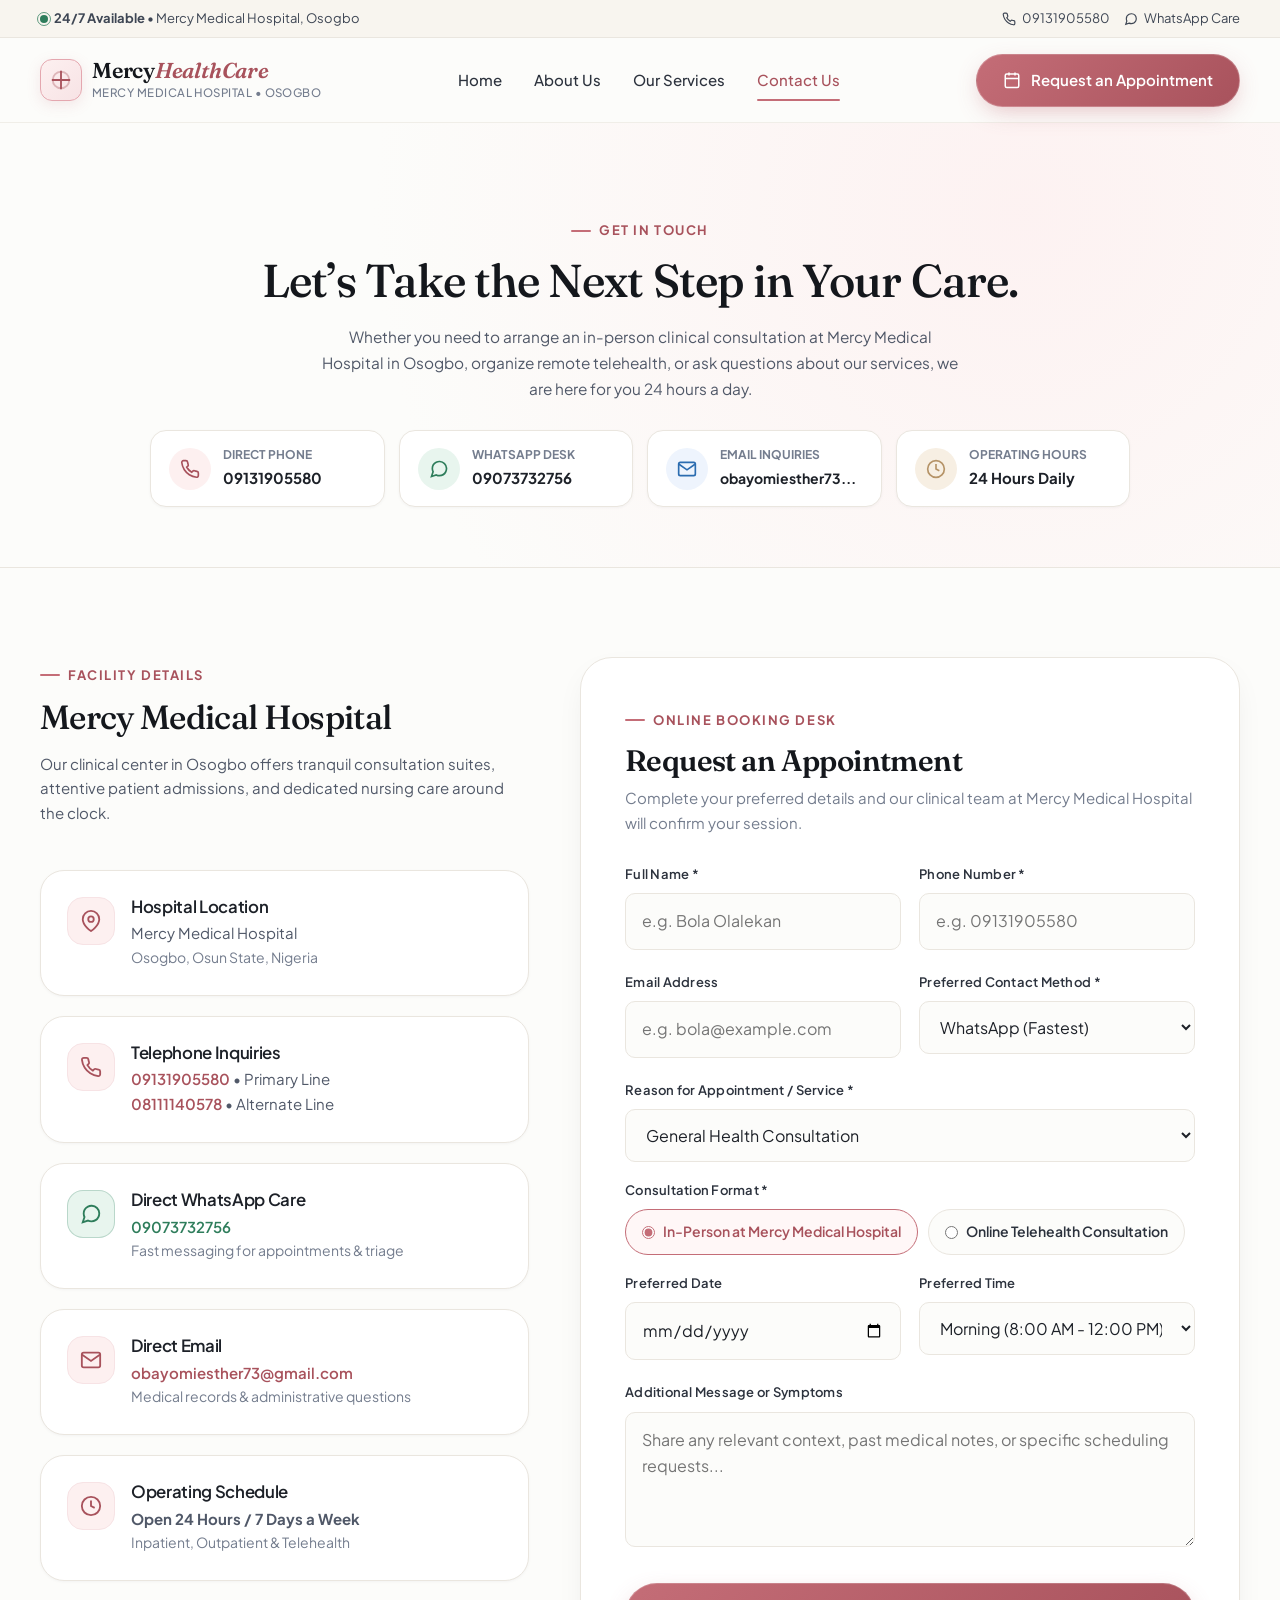
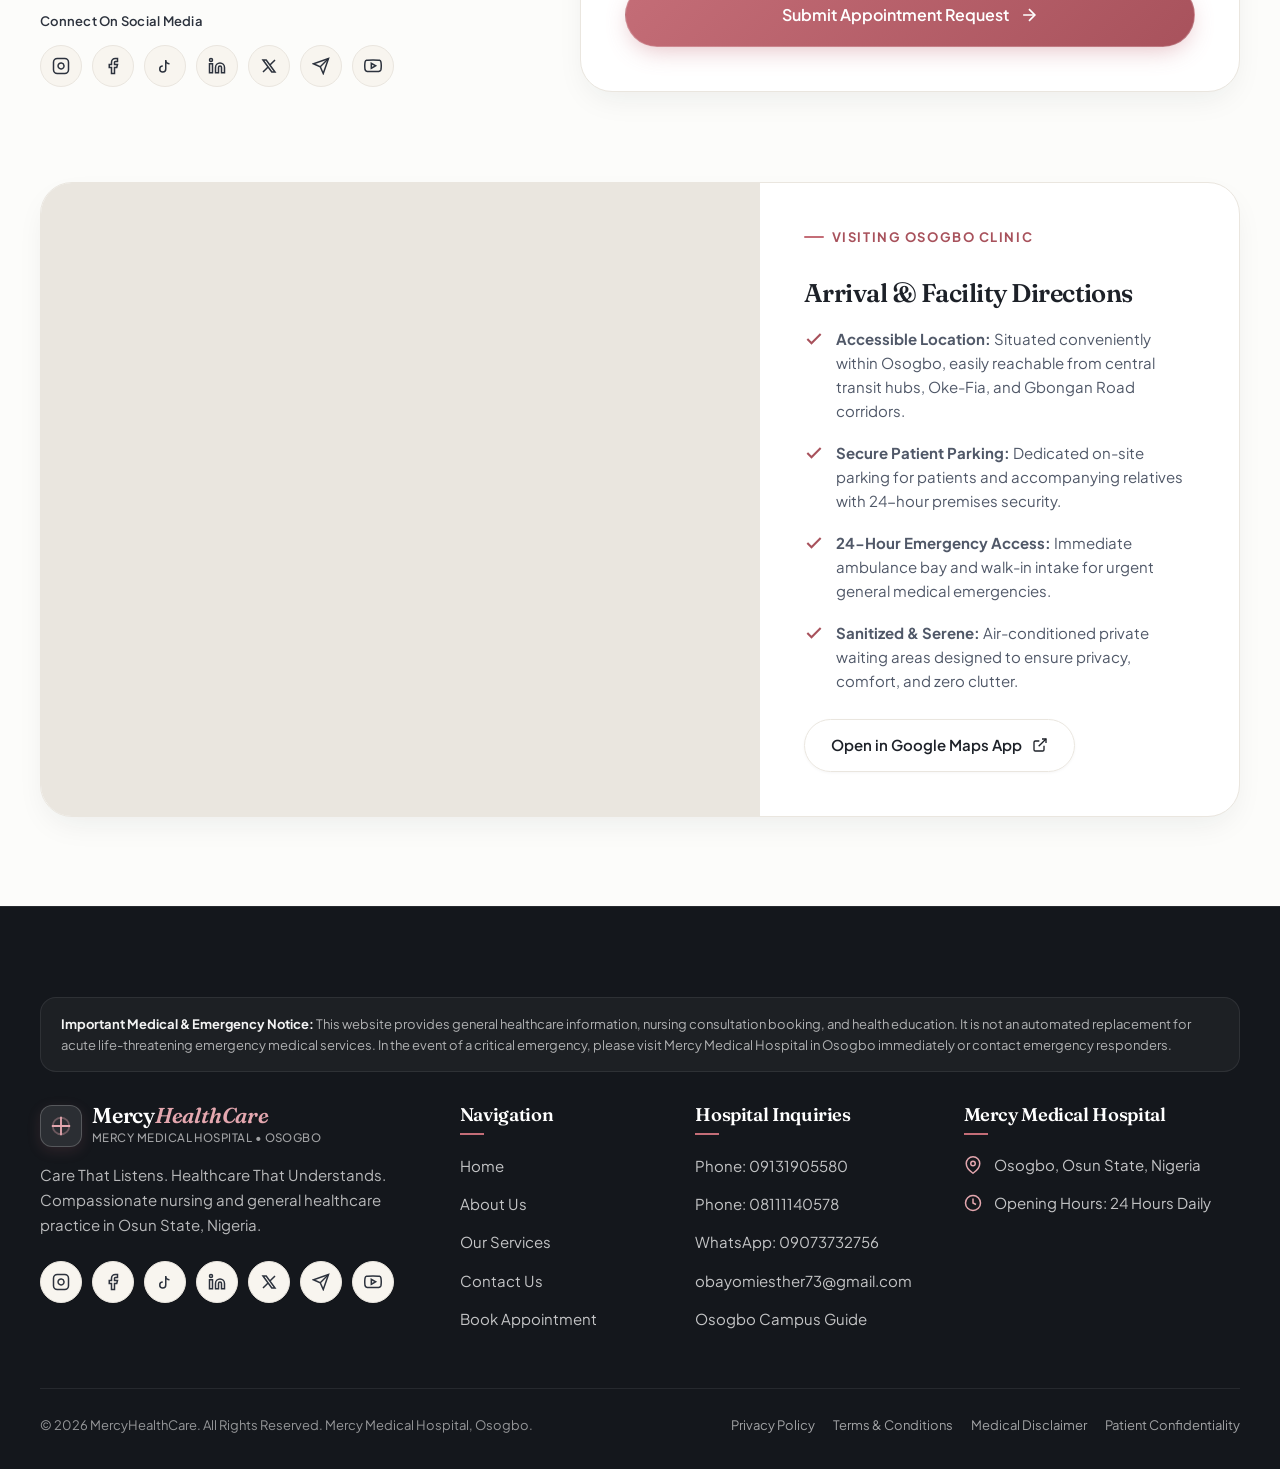
==== commit 0624fecf: "Enhance complete responsive design across all viewports from 320px to 4K" ====
--- a/contact.html
+++ b/contact.html
@@ -12,7 +12,7 @@
   <style>
     .page-hero-banner {
       background: radial-gradient(circle at 80% 20%, rgba(253, 240, 240, 0.85) 0%, rgba(252, 252, 250, 0.95) 60%, var(--color-canvas) 100%);
-      padding: clamp(60px, 8vw, 96px) 0 clamp(40px, 6vw, 64px);
+      padding: clamp(48px, 7vw, 90px) 0 clamp(32px, 5vw, 60px);
       border-bottom: 1px solid var(--color-border);
       text-align: center;
     }
@@ -20,9 +20,9 @@
     /* Fast Action Strip */
     .fast-action-strip {
       display: grid;
-      grid-template-columns: repeat(auto-fit, minmax(220px, 1fr));
-      gap: 16px;
-      margin-top: 36px;
+      grid-template-columns: repeat(auto-fit, minmax(min(100%, 210px), 1fr));
+      gap: 14px;
+      margin-top: 28px;
       max-width: 980px;
       margin-left: auto;
       margin-right: auto;
@@ -32,10 +32,10 @@
       background: var(--color-surface);
       border: 1px solid var(--color-border);
       border-radius: var(--radius-md);
-      padding: 16px 20px;
+      padding: 14px 18px;
       display: flex;
       align-items: center;
-      gap: 14px;
+      gap: 12px;
       box-shadow: var(--shadow-xs);
       transition: all var(--transition-fast);
       text-align: left;
@@ -48,8 +48,8 @@
     }
 
     .fast-action-icon {
-      width: 44px;
-      height: 44px;
+      width: 42px;
+      height: 42px;
       border-radius: 50%;
       display: flex;
       align-items: center;
@@ -69,7 +69,7 @@
       border-radius: var(--radius-xl);
       overflow: hidden;
       box-shadow: var(--shadow-md);
-      margin-top: clamp(60px, 8vw, 96px);
+      margin-top: clamp(48px, 7vw, 90px);
     }
 
     .hospital-map-grid {
@@ -80,7 +80,7 @@
     .map-embed-wrapper {
       position: relative;
       background: #EAE6DF;
-      min-height: 420px;
+      min-height: 380px;
       display: flex;
       align-items: center;
       justify-content: center;
@@ -89,16 +89,16 @@
     .map-embed-wrapper iframe {
       width: 100%;
       height: 100%;
-      min-height: 420px;
+      min-height: 380px;
       border: 0;
     }
 
     .campus-guide-content {
-      padding: clamp(32px, 4vw, 48px);
+      padding: clamp(24px, 4vw, 44px);
       display: flex;
       flex-direction: column;
       justify-content: center;
-      gap: 20px;
+      gap: 18px;
     }
 
     .guide-bullet-item {
@@ -121,8 +121,11 @@
       .hospital-map-grid {
         grid-template-columns: 1fr;
       }
+      .hospital-map-container {
+        border-radius: var(--radius-lg);
+      }
       .map-embed-wrapper {
-        min-height: 320px;
+        min-height: 280px;
       }
     }
   </style>
--- a/assets/css/main.css
+++ b/assets/css/main.css
@@ -2,6 +2,7 @@
    MercyHealthCare - Design System & Global Stylesheet
    Facility: Mercy Medical Hospital, Osogbo, Osun State, Nigeria
    Brand Aesthetic: Premium Medical + Warm Human Care + Modern Minimalism
+   Fully Responsive Across All Screens: 320px to 4K Ultra-Wide
    ========================================================================== */
 
 @import url('https://fonts.googleapis.com/css2?family=Fraunces:ital,opsz,wght@0,9..144,300..800;1,9..144,300..700&family=Plus+Jakarta+Sans:ital,wght@0,300;0,400;0,500;0,600;0,700;0,800;1,400;1,600&display=swap');
@@ -73,7 +74,7 @@
   --transition-slow: 0.7s cubic-bezier(0.16, 1, 0.3, 1);
 }
 
-/* --- Base Reset --- */
+/* --- Base Reset & Overflow Prevention --- */
 *, *::before, *::after {
   box-sizing: border-box;
   margin: 0;
@@ -88,6 +89,8 @@
   font-family: var(--font-sans);
   -webkit-font-smoothing: antialiased;
   -moz-osx-font-smoothing: grayscale;
+  overflow-x: hidden;
+  width: 100%;
 }
 
 body {
@@ -95,28 +98,35 @@
   line-height: 1.65;
   background: var(--color-canvas);
   overflow-x: hidden;
+  width: 100%;
+  position: relative;
 }
 
 img, picture, svg, video {
   display: block;
   max-width: 100%;
-}
-
+  height: auto;
+}
+
+/* Prevent iOS Zoom on Input Focus by ensuring font-size is at least 16px */
 input, button, textarea, select {
   font: inherit;
   color: inherit;
+  font-size: 1rem;
 }
 
 button {
   background: none;
   border: none;
   cursor: pointer;
+  touch-action: manipulation;
 }
 
 a {
   color: inherit;
   text-decoration: none;
   transition: color var(--transition-fast);
+  touch-action: manipulation;
 }
 
 ul, ol {
@@ -129,6 +139,7 @@
   font-weight: 600;
   line-height: 1.2;
   letter-spacing: -0.02em;
+  word-break: break-word;
 }
 
 .font-editorial {
@@ -152,7 +163,7 @@
 .text-eyebrow::before {
   content: '';
   display: inline-block;
-  width: 24px;
+  width: 20px;
   height: 2px;
   background: var(--color-rose-500);
   border-radius: var(--radius-full);
@@ -160,15 +171,16 @@
 
 .section-title {
   font-family: var(--font-serif);
-  font-size: clamp(2rem, 3.8vw, 3.25rem);
+  font-size: clamp(1.85rem, 3.6vw, 3.15rem);
   font-weight: 500;
-  line-height: 1.15;
+  line-height: 1.18;
   color: var(--color-charcoal-950);
-  margin-bottom: 18px;
+  margin-bottom: 16px;
+  word-break: break-word;
 }
 
 .section-subtitle {
-  font-size: clamp(1rem, 1.25vw, 1.1875rem);
+  font-size: clamp(0.95rem, 1.2vw, 1.125rem);
   color: var(--color-text-body);
   max-width: 640px;
   line-height: 1.7;
@@ -180,17 +192,17 @@
   max-width: var(--container-max);
   margin-left: auto;
   margin-right: auto;
-  padding-left: clamp(20px, 4vw, 40px);
-  padding-right: clamp(20px, 4vw, 40px);
+  padding-left: clamp(16px, 4vw, 40px);
+  padding-right: clamp(16px, 4vw, 40px);
 }
 
 .section-padding {
-  padding-top: clamp(64px, 8vw, 110px);
-  padding-bottom: clamp(64px, 8vw, 110px);
+  padding-top: clamp(48px, 7vw, 100px);
+  padding-bottom: clamp(48px, 7vw, 100px);
 }
 
 .section-header {
-  margin-bottom: clamp(40px, 5vw, 64px);
+  margin-bottom: clamp(32px, 5vw, 60px);
 }
 
 .section-header.text-center {
@@ -212,7 +224,7 @@
   align-items: center;
   justify-content: center;
   gap: 10px;
-  padding: 14px 28px;
+  padding: 13px 26px;
   font-size: 0.9375rem;
   font-weight: 600;
   border-radius: var(--radius-full);
@@ -220,6 +232,7 @@
   position: relative;
   overflow: hidden;
   white-space: nowrap;
+  min-height: 46px;
 }
 
 .btn-primary {
@@ -237,7 +250,7 @@
 }
 
 .btn-secondary {
-  background: rgba(255, 255, 255, 0.85);
+  background: rgba(255, 255, 255, 0.92);
   color: var(--color-charcoal-900);
   border: 1px solid var(--color-border);
   backdrop-filter: blur(10px);
@@ -265,19 +278,20 @@
 }
 
 .btn-text {
-  padding: 0;
+  padding: 4px 0;
   font-weight: 600;
   color: var(--color-rose-600);
   display: inline-flex;
   align-items: center;
   gap: 8px;
   position: relative;
+  font-size: 0.9375rem;
 }
 
 .btn-text::after {
   content: '';
   position: absolute;
-  bottom: -2px;
+  bottom: 0;
   left: 0;
   width: 0;
   height: 1.5px;
@@ -317,7 +331,7 @@
   border: 1px solid rgba(216, 183, 140, 0.4);
 }
 
-/* --- Top Announcement Bar (Emergency / 24h Advisory) --- */
+/* --- Top Announcement Bar --- */
 .top-bar {
   background: var(--color-surface-ivory);
   border-bottom: 1px solid var(--color-border);
@@ -331,19 +345,21 @@
   align-items: center;
   justify-content: space-between;
   flex-wrap: wrap;
-  gap: 12px;
+  gap: 8px 14px;
 }
 
 .top-bar-left {
   display: flex;
   align-items: center;
-  gap: 16px;
+  gap: 14px;
+  flex-wrap: wrap;
 }
 
 .top-bar-item {
   display: inline-flex;
   align-items: center;
   gap: 6px;
+  white-space: nowrap;
 }
 
 .status-dot-active {
@@ -352,6 +368,7 @@
   background-color: var(--color-success);
   border-radius: 50%;
   position: relative;
+  flex-shrink: 0;
 }
 
 .status-dot-active::after {
@@ -372,7 +389,8 @@
 .top-bar-right {
   display: flex;
   align-items: center;
-  gap: 16px;
+  gap: 14px;
+  flex-wrap: wrap;
 }
 
 .top-bar-right a:hover {
@@ -386,16 +404,16 @@
   left: 0;
   width: 100%;
   z-index: 1000;
-  background: rgba(252, 252, 250, 0.85);
+  background: rgba(252, 252, 250, 0.88);
   backdrop-filter: blur(18px);
   -webkit-backdrop-filter: blur(18px);
-  border-bottom: 1px solid rgba(234, 230, 223, 0.6);
+  border-bottom: 1px solid rgba(234, 230, 223, 0.65);
   transition: all var(--transition-smooth);
 }
 
 .site-header.scrolled {
-  background: rgba(255, 255, 255, 0.94);
-  box-shadow: 0 10px 30px -10px rgba(29, 33, 40, 0.07);
+  background: rgba(255, 255, 255, 0.96);
+  box-shadow: 0 8px 28px -8px rgba(29, 33, 40, 0.08);
   border-bottom-color: var(--color-border);
 }
 
@@ -404,24 +422,26 @@
   align-items: center;
   justify-content: space-between;
   height: var(--header-height);
-  padding-left: clamp(20px, 4vw, 40px);
-  padding-right: clamp(20px, 4vw, 40px);
+  padding-left: clamp(16px, 4vw, 40px);
+  padding-right: clamp(16px, 4vw, 40px);
   max-width: var(--container-max);
   margin: 0 auto;
+  gap: 16px;
 }
 
 /* Brand Logo */
 .brand-logo {
   display: flex;
   align-items: center;
-  gap: 12px;
+  gap: 10px;
   color: var(--color-charcoal-900);
   text-decoration: none;
+  flex-shrink: 0;
 }
 
 .brand-emblem {
-  width: 44px;
-  height: 44px;
+  width: 42px;
+  height: 42px;
   border-radius: 12px;
   background: linear-gradient(135deg, var(--color-blush-100) 0%, var(--color-blush-200) 100%);
   border: 1px solid var(--color-rose-300);
@@ -431,6 +451,7 @@
   color: var(--color-rose-600);
   box-shadow: 0 4px 14px rgba(196, 109, 119, 0.15);
   transition: transform var(--transition-fast);
+  flex-shrink: 0;
 }
 
 .brand-logo:hover .brand-emblem {
@@ -438,8 +459,8 @@
 }
 
 .brand-emblem svg {
-  width: 24px;
-  height: 24px;
+  width: 22px;
+  height: 22px;
 }
 
 .brand-text {
@@ -449,11 +470,12 @@
 
 .brand-name {
   font-family: var(--font-serif);
-  font-size: 1.35rem;
+  font-size: clamp(1.15rem, 2.2vw, 1.35rem);
   font-weight: 600;
   letter-spacing: -0.01em;
   color: var(--color-charcoal-950);
   line-height: 1.1;
+  white-space: nowrap;
 }
 
 .brand-name span {
@@ -462,18 +484,19 @@
 }
 
 .brand-subtitle {
-  font-size: 0.75rem;
+  font-size: 0.72rem;
   color: var(--color-text-muted);
   font-weight: 500;
   letter-spacing: 0.04em;
   text-transform: uppercase;
+  white-space: nowrap;
 }
 
 /* Desktop Navigation Menu */
 .nav-links {
   display: flex;
   align-items: center;
-  gap: 32px;
+  gap: clamp(16px, 2.5vw, 32px);
 }
 
 .nav-link {
@@ -483,6 +506,7 @@
   padding: 8px 0;
   position: relative;
   transition: color var(--transition-fast);
+  white-space: nowrap;
 }
 
 .nav-link::after {
@@ -509,7 +533,8 @@
 .nav-cta {
   display: flex;
   align-items: center;
-  gap: 16px;
+  gap: 12px;
+  flex-shrink: 0;
 }
 
 /* Mobile Hamburger Toggle */
@@ -517,19 +542,21 @@
   display: none;
   flex-direction: column;
   justify-content: center;
+  align-items: center;
   gap: 5px;
-  width: 40px;
-  height: 40px;
-  padding: 8px;
+  width: 44px;
+  height: 44px;
+  padding: 10px;
   border-radius: var(--radius-sm);
   background: var(--color-surface-ivory);
-  border: 1px solid var(--color-border);
+  border: 1.5px solid var(--color-border);
   z-index: 1002;
+  flex-shrink: 0;
 }
 
 .mobile-nav-toggle span {
   display: block;
-  width: 100%;
+  width: 22px;
   height: 2px;
   background-color: var(--color-charcoal-900);
   border-radius: 2px;
@@ -552,7 +579,7 @@
 .mobile-drawer {
   position: fixed;
   inset: 0;
-  background: rgba(20, 23, 28, 0.45);
+  background: rgba(20, 23, 28, 0.55);
   backdrop-filter: blur(8px);
   z-index: 1001;
   opacity: 0;
@@ -569,12 +596,12 @@
   position: absolute;
   top: 0;
   right: 0;
-  width: 85%;
-  max-width: 380px;
+  width: 88%;
+  max-width: 360px;
   height: 100%;
   background: var(--color-surface);
-  box-shadow: -10px 0 40px rgba(0, 0, 0, 0.15);
-  padding: 96px 32px 40px;
+  box-shadow: -10px 0 40px rgba(0, 0, 0, 0.18);
+  padding: 84px 28px 36px;
   display: flex;
   flex-direction: column;
   justify-content: space-between;
@@ -590,20 +617,24 @@
 .mobile-drawer-links {
   display: flex;
   flex-direction: column;
-  gap: 20px;
+  gap: 18px;
 }
 
 .mobile-drawer-link {
   font-family: var(--font-serif);
-  font-size: 1.45rem;
+  font-size: 1.35rem;
   color: var(--color-charcoal-900);
   font-weight: 500;
-  padding-bottom: 8px;
+  padding: 10px 0;
   border-bottom: 1px solid var(--color-border-subtle);
+  display: flex;
+  align-items: center;
+  justify-content: space-between;
 }
 
 .mobile-drawer-link.active {
   color: var(--color-rose-600);
+  font-weight: 600;
 }
 
 .mobile-drawer-footer {
@@ -618,7 +649,7 @@
   background: var(--color-surface);
   border-top: 1px solid var(--color-border);
   border-bottom: 1px solid var(--color-border);
-  padding: 32px 0;
+  padding: clamp(20px, 3vw, 32px) 0;
   position: relative;
   z-index: 10;
   box-shadow: var(--shadow-xs);
@@ -627,14 +658,14 @@
 .trust-strip-grid {
   display: grid;
   grid-template-columns: repeat(4, 1fr);
-  gap: 24px;
+  gap: clamp(16px, 2.5vw, 24px);
 }
 
 .trust-item {
   display: flex;
   align-items: center;
-  gap: 18px;
-  padding: 8px 16px;
+  gap: 14px;
+  padding: 8px 12px;
   border-right: 1px solid var(--color-border-subtle);
 }
 
@@ -643,8 +674,8 @@
 }
 
 .trust-icon-box {
-  width: 52px;
-  height: 52px;
+  width: 48px;
+  height: 48px;
   border-radius: var(--radius-md);
   background: linear-gradient(135deg, var(--color-blush-50) 0%, var(--color-blush-100) 100%);
   border: 1px solid var(--color-blush-200);
@@ -662,8 +693,8 @@
 }
 
 .trust-icon-box svg {
-  width: 24px;
-  height: 24px;
+  width: 22px;
+  height: 22px;
 }
 
 .trust-info {
@@ -673,14 +704,14 @@
 
 .trust-stat {
   font-family: var(--font-serif);
-  font-size: 1.6rem;
+  font-size: clamp(1.3rem, 2vw, 1.6rem);
   font-weight: 600;
   color: var(--color-charcoal-950);
-  line-height: 1.1;
+  line-height: 1.15;
 }
 
 .trust-label {
-  font-size: 0.84rem;
+  font-size: 0.8125rem;
   color: var(--color-text-muted);
   font-weight: 500;
 }
@@ -689,12 +720,13 @@
 .split-editorial {
   display: grid;
   grid-template-columns: 1fr 1fr;
-  gap: clamp(40px, 6vw, 80px);
+  gap: clamp(32px, 5vw, 72px);
   align-items: center;
 }
 
 .editorial-visual-frame {
   position: relative;
+  width: 100%;
 }
 
 .editorial-image-wrap {
@@ -704,6 +736,7 @@
   border: 1px solid var(--color-border);
   position: relative;
   background: var(--color-surface-ivory);
+  width: 100%;
 }
 
 .editorial-image-wrap img {
@@ -719,23 +752,24 @@
 
 .editorial-float-badge {
   position: absolute;
-  bottom: -20px;
-  right: -20px;
-  background: rgba(255, 255, 255, 0.95);
+  bottom: -15px;
+  right: -15px;
+  background: rgba(255, 255, 255, 0.96);
   backdrop-filter: blur(12px);
-  padding: 18px 24px;
+  padding: 16px 20px;
   border-radius: var(--radius-lg);
   border: 1px solid var(--color-border);
   box-shadow: var(--shadow-md);
-  max-width: 240px;
-  display: flex;
-  align-items: center;
-  gap: 14px;
+  max-width: 260px;
+  display: flex;
+  align-items: center;
+  gap: 12px;
+  z-index: 5;
 }
 
 .editorial-float-badge .badge-icon {
-  width: 44px;
-  height: 44px;
+  width: 40px;
+  height: 40px;
   background: var(--color-champagne-light);
   border-radius: 50%;
   display: flex;
@@ -748,16 +782,16 @@
 .editorial-content {
   display: flex;
   flex-direction: column;
-  gap: 20px;
+  gap: 18px;
 }
 
 .editorial-quote-box {
   background: var(--color-surface-ivory);
   border-left: 3px solid var(--color-rose-500);
-  padding: 20px 24px;
+  padding: 18px 22px;
   border-radius: 0 var(--radius-md) var(--radius-md) 0;
   font-family: var(--font-serif);
-  font-size: 1.0625rem;
+  font-size: clamp(0.95rem, 1.2vw, 1.0625rem);
   font-style: italic;
   color: var(--color-charcoal-800);
   line-height: 1.6;
@@ -766,15 +800,15 @@
 /* --- Service Showcase Cards --- */
 .services-grid {
   display: grid;
-  grid-template-columns: repeat(auto-fill, minmax(340px, 1fr));
-  gap: 28px;
+  grid-template-columns: repeat(auto-fill, minmax(min(100%, 300px), 1fr));
+  gap: clamp(18px, 2.5vw, 28px);
 }
 
 .service-card {
   background: var(--color-surface);
   border: 1px solid var(--color-border);
   border-radius: var(--radius-lg);
-  padding: 32px;
+  padding: clamp(24px, 3vw, 32px);
   display: flex;
   flex-direction: column;
   justify-content: space-between;
@@ -810,12 +844,12 @@
   display: flex;
   align-items: flex-start;
   justify-content: space-between;
-  margin-bottom: 20px;
+  margin-bottom: 18px;
 }
 
 .service-icon-wrap {
-  width: 56px;
-  height: 56px;
+  width: 52px;
+  height: 52px;
   border-radius: var(--radius-md);
   background: var(--color-blush-100);
   border: 1px solid var(--color-blush-200);
@@ -841,8 +875,8 @@
 }
 
 .service-title {
-  font-size: 1.25rem;
-  margin-bottom: 12px;
+  font-size: clamp(1.15rem, 1.4vw, 1.25rem);
+  margin-bottom: 10px;
   color: var(--color-charcoal-900);
   transition: color var(--transition-fast);
 }
@@ -855,15 +889,17 @@
   font-size: 0.9375rem;
   color: var(--color-text-body);
   line-height: 1.6;
-  margin-bottom: 24px;
+  margin-bottom: 20px;
 }
 
 .service-footer {
   display: flex;
   align-items: center;
   justify-content: space-between;
-  padding-top: 18px;
+  padding-top: 16px;
   border-top: 1px solid var(--color-border-subtle);
+  flex-wrap: wrap;
+  gap: 8px;
 }
 
 .service-cat-pill {
@@ -874,18 +910,18 @@
   color: var(--color-text-muted);
 }
 
-/* --- Why MercyHealthCare Section (Editorial Asymmetric) --- */
+/* --- Why MercyHealthCare Section --- */
 .why-us-grid {
   display: grid;
   grid-template-columns: repeat(3, 1fr);
-  gap: 28px;
+  gap: clamp(18px, 2.5vw, 28px);
 }
 
 .why-us-card {
   background: var(--color-surface);
   border: 1px solid var(--color-border);
   border-radius: var(--radius-lg);
-  padding: 36px 30px;
+  padding: clamp(24px, 3vw, 36px) clamp(20px, 2.5vw, 30px);
   position: relative;
   transition: all var(--transition-smooth);
 }
@@ -904,16 +940,16 @@
 
 .why-number {
   font-family: var(--font-serif);
-  font-size: 2.5rem;
+  font-size: clamp(2rem, 3vw, 2.5rem);
   font-weight: 300;
   color: var(--color-rose-300);
   line-height: 1;
-  margin-bottom: 14px;
+  margin-bottom: 12px;
 }
 
 .why-title {
-  font-size: 1.25rem;
-  margin-bottom: 12px;
+  font-size: clamp(1.1rem, 1.3vw, 1.25rem);
+  margin-bottom: 10px;
   color: var(--color-charcoal-900);
 }
 
@@ -923,21 +959,21 @@
   line-height: 1.6;
 }
 
-/* --- Care Experience Storytelling (Listen -> Understand -> Care -> Support -> Follow Up) --- */
+/* --- Care Experience Storytelling --- */
 .journey-timeline {
   display: grid;
   grid-template-columns: repeat(5, 1fr);
-  gap: 20px;
+  gap: clamp(14px, 2vw, 20px);
   position: relative;
-  margin-top: 40px;
+  margin-top: 36px;
 }
 
 .journey-timeline::before {
   content: '';
   position: absolute;
-  top: 40px;
-  left: 5%;
-  right: 5%;
+  top: 38px;
+  left: 6%;
+  right: 6%;
   height: 2px;
   background: repeating-linear-gradient(to right, var(--color-rose-300), var(--color-rose-300) 6px, transparent 6px, transparent 12px);
   z-index: 1;
@@ -950,11 +986,12 @@
   text-align: center;
   position: relative;
   z-index: 2;
+  padding: 0 4px;
 }
 
 .journey-step-node {
-  width: 80px;
-  height: 80px;
+  width: 74px;
+  height: 74px;
   border-radius: 50%;
   background: var(--color-surface);
   border: 2px solid var(--color-rose-300);
@@ -963,7 +1000,7 @@
   align-items: center;
   justify-content: center;
   color: var(--color-rose-600);
-  margin-bottom: 20px;
+  margin-bottom: 16px;
   transition: all var(--transition-smooth);
 }
 
@@ -977,14 +1014,14 @@
 
 .journey-step-title {
   font-family: var(--font-serif);
-  font-size: 1.2rem;
+  font-size: 1.15rem;
   font-weight: 600;
   color: var(--color-charcoal-900);
-  margin-bottom: 8px;
+  margin-bottom: 6px;
 }
 
 .journey-step-desc {
-  font-size: 0.875rem;
+  font-size: 0.85rem;
   color: var(--color-text-body);
   line-height: 1.5;
   max-width: 200px;
@@ -995,7 +1032,7 @@
   background: linear-gradient(135deg, var(--color-charcoal-950) 0%, var(--color-charcoal-900) 100%);
   color: #FFFFFF;
   border-radius: var(--radius-xl);
-  padding: clamp(48px, 6vw, 84px) clamp(24px, 5vw, 64px);
+  padding: clamp(36px, 6vw, 76px) clamp(20px, 5vw, 60px);
   position: relative;
   overflow: hidden;
   box-shadow: var(--shadow-xl);
@@ -1021,23 +1058,23 @@
 
 .appointment-banner h2 {
   font-family: var(--font-serif);
-  font-size: clamp(2.2rem, 4vw, 3.5rem);
+  font-size: clamp(1.85rem, 3.8vw, 3.25rem);
   color: #FFFFFF;
   line-height: 1.15;
-  margin-bottom: 16px;
+  margin-bottom: 14px;
 }
 
 .appointment-banner p {
-  font-size: clamp(1.05rem, 1.3vw, 1.25rem);
+  font-size: clamp(0.95rem, 1.25vw, 1.15rem);
   color: rgba(255, 255, 255, 0.85);
   line-height: 1.65;
-  margin-bottom: 32px;
+  margin-bottom: 28px;
 }
 
 .appointment-banner-actions {
   display: flex;
   align-items: center;
-  gap: 16px;
+  gap: 14px;
   flex-wrap: wrap;
 }
 
@@ -1045,21 +1082,22 @@
 .filter-tabs {
   display: flex;
   align-items: center;
-  gap: 10px;
+  gap: 8px;
   flex-wrap: wrap;
-  margin-bottom: 40px;
+  margin-bottom: 36px;
   justify-content: center;
 }
 
 .filter-tab-btn {
-  padding: 10px 20px;
+  padding: 9px 18px;
   border-radius: var(--radius-full);
   background: var(--color-surface);
   border: 1px solid var(--color-border);
-  font-size: 0.875rem;
+  font-size: 0.84rem;
   font-weight: 600;
   color: var(--color-charcoal-700);
   transition: all var(--transition-fast);
+  white-space: nowrap;
 }
 
 .filter-tab-btn:hover {
@@ -1078,23 +1116,23 @@
 .contact-layout {
   display: grid;
   grid-template-columns: 1fr 1.35fr;
-  gap: clamp(32px, 5vw, 64px);
+  gap: clamp(28px, 4vw, 56px);
 }
 
 .contact-info-panel {
   display: flex;
   flex-direction: column;
-  gap: 24px;
+  gap: 20px;
 }
 
 .contact-card {
   background: var(--color-surface);
   border: 1px solid var(--color-border);
   border-radius: var(--radius-lg);
-  padding: 28px;
+  padding: clamp(20px, 3vw, 26px);
   display: flex;
   align-items: flex-start;
-  gap: 18px;
+  gap: 16px;
   box-shadow: var(--shadow-xs);
   transition: all var(--transition-smooth);
 }
@@ -1106,8 +1144,8 @@
 }
 
 .contact-card-icon {
-  width: 50px;
-  height: 50px;
+  width: 48px;
+  height: 48px;
   border-radius: var(--radius-md);
   background: var(--color-blush-100);
   border: 1px solid var(--color-blush-200);
@@ -1119,19 +1157,20 @@
 }
 
 .contact-card-icon svg {
-  width: 24px;
-  height: 24px;
+  width: 22px;
+  height: 22px;
 }
 
 .contact-card-info h4 {
-  font-size: 1.0625rem;
-  margin-bottom: 6px;
+  font-size: 1.05rem;
+  margin-bottom: 4px;
   color: var(--color-charcoal-900);
 }
 
 .contact-card-info p {
   font-size: 0.9375rem;
   color: var(--color-text-body);
+  word-break: break-word;
 }
 
 .contact-card-info a {
@@ -1143,13 +1182,13 @@
   background: var(--color-surface);
   border: 1px solid var(--color-border);
   border-radius: var(--radius-xl);
-  padding: clamp(32px, 4vw, 48px);
+  padding: clamp(24px, 4vw, 44px);
   box-shadow: var(--shadow-md);
 }
 
 .form-title {
   font-family: var(--font-serif);
-  font-size: 1.85rem;
+  font-size: clamp(1.5rem, 2.5vw, 1.85rem);
   margin-bottom: 8px;
   color: var(--color-charcoal-950);
 }
@@ -1157,13 +1196,13 @@
 .form-subtitle {
   font-size: 0.9375rem;
   color: var(--color-text-muted);
-  margin-bottom: 32px;
+  margin-bottom: 28px;
 }
 
 .form-grid {
   display: grid;
   grid-template-columns: 1fr 1fr;
-  gap: 20px;
+  gap: 18px;
 }
 
 .form-group-full {
@@ -1177,8 +1216,8 @@
 
 .form-control {
   width: 100%;
-  padding: 16px 18px;
-  font-size: 0.9375rem;
+  padding: 14px 16px;
+  font-size: 1rem;
   background: var(--color-canvas);
   border: 1.5px solid var(--color-border);
   border-radius: var(--radius-sm);
@@ -1204,7 +1243,7 @@
 
 .radio-pill-group {
   display: flex;
-  gap: 12px;
+  gap: 10px;
   flex-wrap: wrap;
 }
 
@@ -1212,7 +1251,7 @@
   display: flex;
   align-items: center;
   gap: 8px;
-  padding: 10px 18px;
+  padding: 10px 16px;
   border-radius: var(--radius-full);
   border: 1.5px solid var(--color-border);
   background: var(--color-canvas);
@@ -1237,14 +1276,14 @@
 .appointment-modal-backdrop {
   position: fixed;
   inset: 0;
-  background: rgba(20, 23, 28, 0.6);
+  background: rgba(20, 23, 28, 0.65);
   backdrop-filter: blur(12px);
   -webkit-backdrop-filter: blur(12px);
   z-index: 2000;
   display: flex;
   align-items: center;
   justify-content: center;
-  padding: 20px;
+  padding: clamp(12px, 3vw, 24px);
   opacity: 0;
   visibility: hidden;
   transition: all var(--transition-smooth);
@@ -1258,16 +1297,16 @@
 .appointment-modal-window {
   background: var(--color-surface);
   border-radius: var(--radius-xl);
-  max-width: 680px;
+  max-width: 660px;
   width: 100%;
-  max-height: 90vh;
+  max-height: 92vh;
   overflow-y: auto;
   border: 1px solid var(--color-border);
   box-shadow: var(--shadow-xl);
   transform: translateY(20px) scale(0.96);
   transition: transform var(--transition-smooth);
   position: relative;
-  padding: clamp(28px, 4vw, 44px);
+  padding: clamp(24px, 4vw, 40px);
 }
 
 .appointment-modal-backdrop.is-open .appointment-modal-window {
@@ -1276,10 +1315,10 @@
 
 .modal-close-btn {
   position: absolute;
-  top: 24px;
-  right: 24px;
-  width: 36px;
-  height: 36px;
+  top: 20px;
+  right: 20px;
+  width: 38px;
+  height: 38px;
   border-radius: 50%;
   background: var(--color-surface-ivory);
   border: 1px solid var(--color-border);
@@ -1322,7 +1361,7 @@
 .social-links-bar {
   display: flex;
   align-items: center;
-  gap: 12px;
+  gap: 10px;
   flex-wrap: wrap;
 }
 
@@ -1356,17 +1395,18 @@
 .site-footer {
   background: var(--color-charcoal-950);
   color: #FFFFFF;
-  padding-top: clamp(64px, 8vw, 96px);
-  padding-bottom: 36px;
+  padding-top: clamp(56px, 7vw, 90px);
+  padding-bottom: 32px;
   border-top: 1px solid rgba(255, 255, 255, 0.08);
   position: relative;
+  overflow: hidden;
 }
 
 .footer-grid {
   display: grid;
   grid-template-columns: 2fr 1fr 1fr 1.5fr;
-  gap: clamp(32px, 4vw, 56px);
-  margin-bottom: 64px;
+  gap: clamp(28px, 4vw, 52px);
+  margin-bottom: 56px;
 }
 
 .footer-brand p {
@@ -1382,7 +1422,7 @@
   font-family: var(--font-serif);
   font-size: 1.15rem;
   color: #FFFFFF;
-  margin-bottom: 20px;
+  margin-bottom: 18px;
   position: relative;
   padding-bottom: 8px;
 }
@@ -1421,6 +1461,7 @@
   color: rgba(255, 255, 255, 0.75);
   font-size: 0.9375rem;
   margin-bottom: 14px;
+  word-break: break-word;
 }
 
 .footer-contact-item svg {
@@ -1431,7 +1472,7 @@
   margin-top: 3px;
 }
 
-/* Legal & Emergency Notice Bar in Footer */
+/* Legal Notice */
 .footer-legal-notice {
   background: rgba(255, 255, 255, 0.04);
   border: 1px solid rgba(255, 255, 255, 0.08);
@@ -1449,19 +1490,19 @@
 
 .footer-bottom {
   border-top: 1px solid rgba(255, 255, 255, 0.08);
-  padding-top: 28px;
+  padding-top: 26px;
   display: flex;
   align-items: center;
   justify-content: space-between;
   flex-wrap: wrap;
-  gap: 16px;
+  gap: 14px;
   font-size: 0.8125rem;
   color: rgba(255, 255, 255, 0.55);
 }
 
 .footer-bottom-links {
   display: flex;
-  gap: 20px;
+  gap: 18px;
   flex-wrap: wrap;
 }
 
@@ -1476,7 +1517,7 @@
 /* --- Scroll Reveal & Micro-Interactions --- */
 .reveal-on-scroll {
   opacity: 0;
-  transform: translateY(28px);
+  transform: translateY(24px);
   transition: opacity 0.8s cubic-bezier(0.16, 1, 0.3, 1), transform 0.8s cubic-bezier(0.16, 1, 0.3, 1);
 }
 
@@ -1490,40 +1531,72 @@
   to { opacity: 1; transform: translateY(0); }
 }
 
-/* --- Responsive Media Queries --- */
-@media (max-width: 1080px) {
+/* ==========================================================================
+   ADVANCED RESPONSIVE MEDIA QUERIES (Every Screen Coverage)
+   ========================================================================== */
+
+/* 1. Large Laptops & Desktops (max-width: 1200px) */
+@media (max-width: 1200px) {
+  .nav-links {
+    gap: 20px;
+  }
+  .trust-strip-grid {
+    gap: 16px;
+  }
+}
+
+/* 2. Tablets & Small Laptops (max-width: 1024px) */
+@media (max-width: 1024px) {
+  :root {
+    --header-height: 76px;
+  }
+
+  .split-editorial {
+    grid-template-columns: 1fr;
+    gap: 40px;
+  }
+
+  .editorial-visual-frame {
+    max-width: 600px;
+    margin: 0 auto;
+  }
+
   .trust-strip-grid {
     grid-template-columns: repeat(2, 1fr);
-  }
+    gap: 20px;
+  }
+
   .trust-item:nth-child(2) {
     border-right: none;
   }
-  .split-editorial {
-    grid-template-columns: 1fr;
-  }
+
   .why-us-grid {
     grid-template-columns: repeat(2, 1fr);
   }
+
   .journey-timeline {
     grid-template-columns: repeat(3, 1fr);
-  }
+    gap: 24px;
+  }
+
   .journey-timeline::before {
     display: none;
   }
+
   .contact-layout {
     grid-template-columns: 1fr;
   }
+
   .footer-grid {
     grid-template-columns: 1fr 1fr;
-  }
-}
-
-@media (max-width: 768px) {
-  :root {
-    --header-height: 72px;
-  }
-
-  .nav-links, .nav-cta .btn {
+    gap: 36px;
+  }
+}
+
+/* 3. Portrait Tablets & Large Phones (max-width: 860px) */
+@media (max-width: 860px) {
+  .nav-links,
+  .nav-cta .btn {
     display: none;
   }
 
@@ -1531,14 +1604,94 @@
     display: flex;
   }
 
+  .journey-timeline {
+    grid-template-columns: 1fr;
+    max-width: 440px;
+    margin: 32px auto 0;
+    gap: 28px;
+  }
+
+  .journey-step {
+    flex-direction: row;
+    text-align: left;
+    gap: 16px;
+    align-items: flex-start;
+  }
+
+  .journey-step-node {
+    margin-bottom: 0;
+    flex-shrink: 0;
+    width: 64px;
+    height: 64px;
+  }
+
+  .journey-step-desc {
+    max-width: 100%;
+  }
+
+  .form-grid {
+    grid-template-columns: 1fr;
+  }
+
+  .editorial-float-badge {
+    position: static;
+    margin-top: 14px;
+    max-width: 100%;
+  }
+}
+
+/* 4. Small Phones & Mobile Devices (max-width: 580px) */
+@media (max-width: 580px) {
+  :root {
+    --header-height: 68px;
+  }
+
+  .top-bar {
+    padding: 6px 0;
+  }
+
+  .top-bar-inner {
+    justify-content: center;
+    text-align: center;
+  }
+
+  .top-bar-left,
+  .top-bar-right {
+    justify-content: center;
+    width: 100%;
+  }
+
+  .brand-logo {
+    gap: 8px;
+  }
+
+  .brand-emblem {
+    width: 36px;
+    height: 36px;
+  }
+
+  .brand-emblem svg {
+    width: 18px;
+    height: 18px;
+  }
+
+  .brand-name {
+    font-size: 1.1rem;
+  }
+
+  .brand-subtitle {
+    font-size: 0.65rem;
+  }
+
   .trust-strip-grid {
     grid-template-columns: 1fr;
+    gap: 12px;
   }
 
   .trust-item {
     border-right: none;
     border-bottom: 1px solid var(--color-border-subtle);
-    padding-bottom: 16px;
+    padding-bottom: 12px;
   }
 
   .trust-item:last-child {
@@ -1550,25 +1703,52 @@
     grid-template-columns: 1fr;
   }
 
-  .journey-timeline {
-    grid-template-columns: 1fr;
-  }
-
-  .form-grid {
-    grid-template-columns: 1fr;
+  .appointment-banner {
+    padding: 30px 18px;
+    border-radius: var(--radius-lg);
+  }
+
+  .appointment-banner-actions {
+    flex-direction: column;
+    width: 100%;
+  }
+
+  .appointment-banner-actions .btn {
+    width: 100%;
   }
 
   .footer-grid {
     grid-template-columns: 1fr;
-  }
-
-  .editorial-float-badge {
-    position: static;
-    margin-top: 16px;
-    max-width: 100%;
-  }
-
-  .appointment-banner {
-    padding: 36px 20px;
-  }
-}
+    gap: 28px;
+  }
+
+  .footer-bottom {
+    flex-direction: column;
+    text-align: center;
+    gap: 12px;
+  }
+
+  .footer-bottom-links {
+    justify-content: center;
+  }
+
+  .appointment-modal-window {
+    padding: 22px 16px;
+  }
+}
+
+/* 5. Extra-Small Screen Devices (320px - 380px) */
+@media (max-width: 380px) {
+  .brand-subtitle {
+    display: none;
+  }
+
+  .btn {
+    padding: 11px 20px;
+    font-size: 0.875rem;
+  }
+
+  .section-title {
+    font-size: 1.65rem;
+  }
+}
